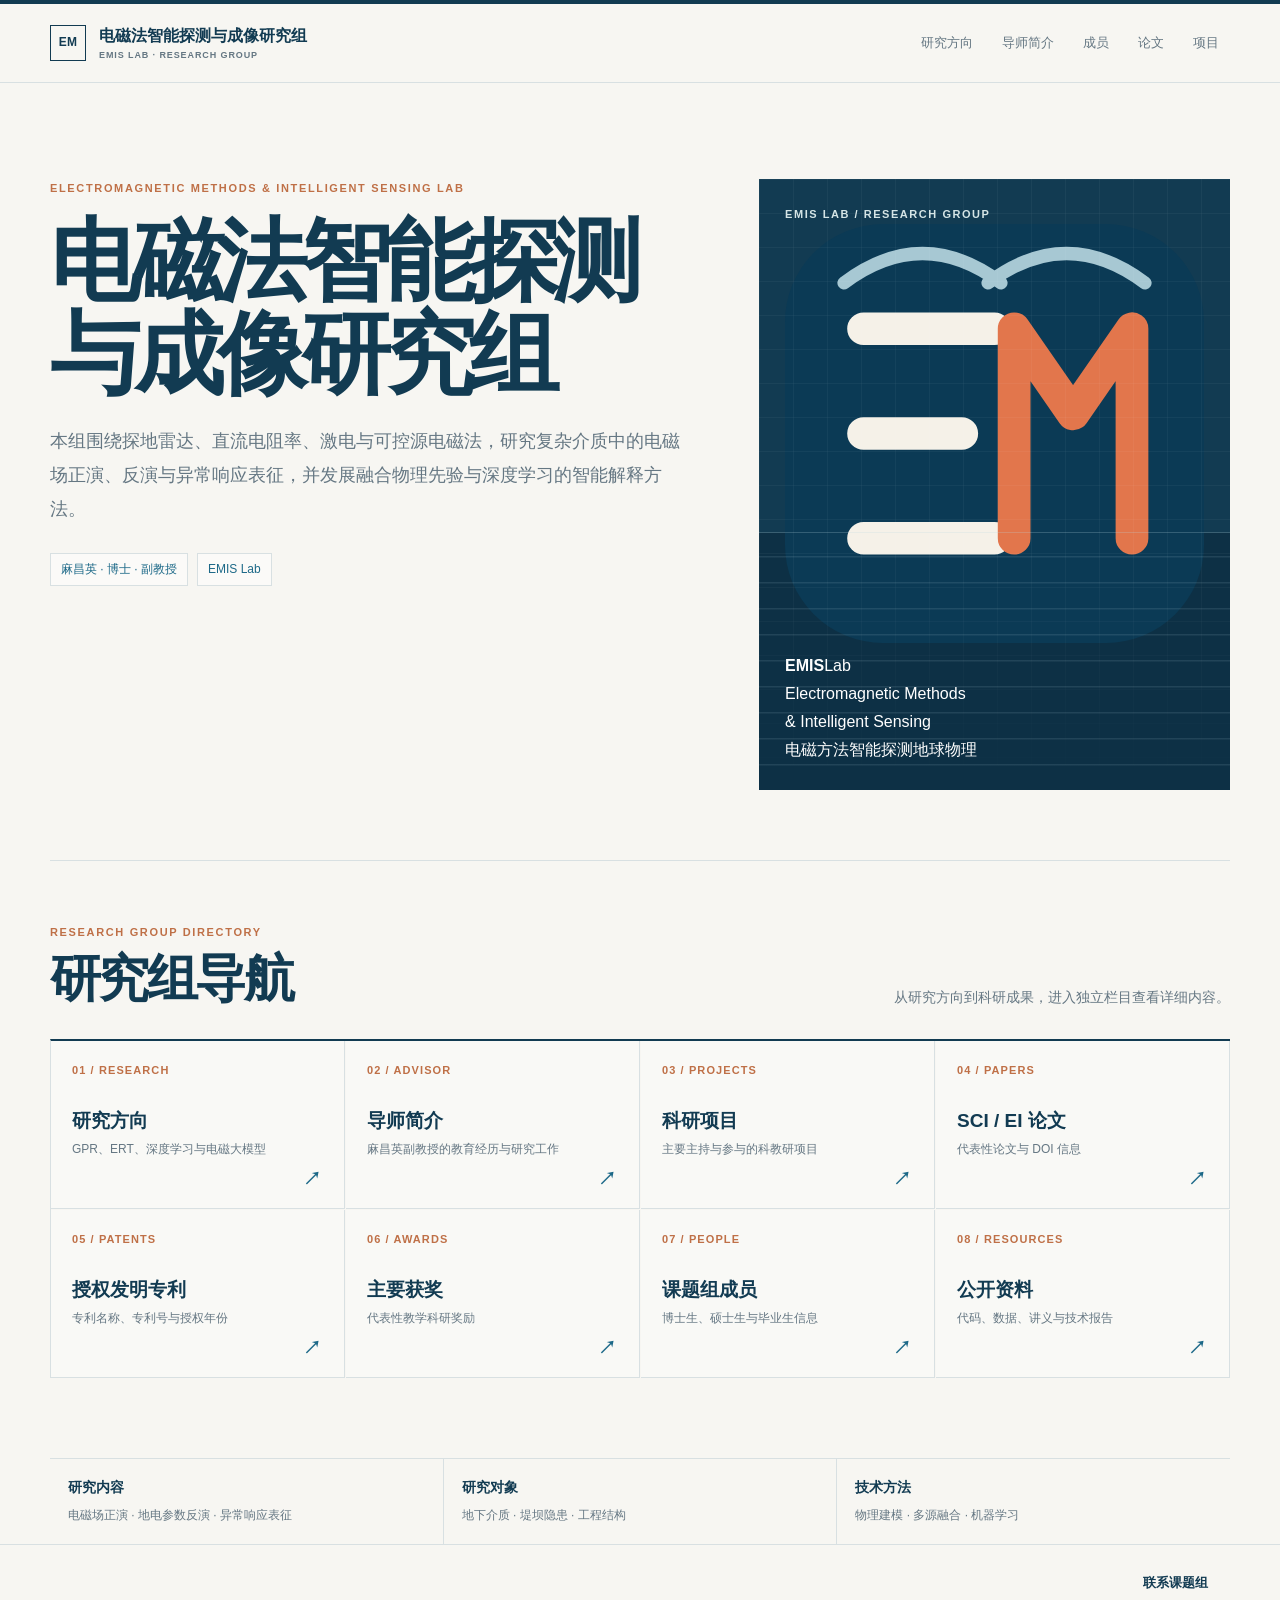
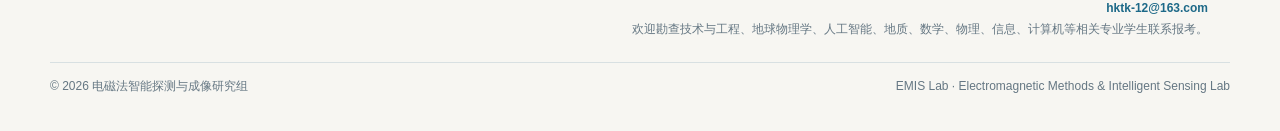
==== index.html @ 1e7794bc "Redesign homepage EMIS Lab identity panel" ====
<!doctype html>
<!-- EMIS Lab GitHub Pages refresh -->
<html lang="zh-CN">
  <head>
    <meta charset="utf-8" />
    <meta name="viewport" content="width=device-width, initial-scale=1" />
    <meta name="description" content="电磁法智能探测与成像研究组 EMIS Lab 主页。" />
    <title>电磁法智能探测与成像研究组 · EMIS Lab</title>
    <link rel="icon" type="image/svg+xml" href="favicon-emis.svg" />
    <link rel="stylesheet" href="styles.css" />
  </head>
  <body>
    <header class="site-header"><div class="wrap header-inner"><a class="brand" href="index.html"><span class="brand-mark">EM</span><span>电磁法智能探测与成像研究组<small>EMIS Lab · Research Group</small></span></a><nav class="top-nav"><a href="research.html">研究方向</a><a href="advisor.html">导师简介</a><a href="people.html">成员</a><a href="publications.html">论文</a><a href="projects.html">项目</a></nav></div></header>
    <main class="home wrap">
      <section class="home-hero"><div class="home-intro"><div class="eyebrow">Electromagnetic Methods &amp; Intelligent Sensing Lab</div><h1>电磁法智能探测<br />与成像研究组</h1><p>本组围绕探地雷达、直流电阻率、激电与可控源电磁法，研究复杂介质中的电磁场正演、反演与异常响应表征，并发展融合物理先验与深度学习的智能解释方法。</p><div class="home-meta"><span>麻昌英 · 博士 · 副教授</span><span>EMIS Lab</span></div></div><div class="hero-visual"><div class="visual-label">EMIS LAB / RESEARCH GROUP</div><div class="hero-identity"><img class="hero-logo" src="favicon-emis.svg" alt="" /><div class="hero-wordmark"><strong>EMIS</strong><span>Lab</span></div></div><div class="hero-title">Electromagnetic Methods<br />&amp; Intelligent Sensing</div><div class="hero-divider"></div><div class="hero-meta"><span>电磁方法</span><span>智能探测</span><span>地球物理</span></div></div></section>
      <section class="directory"><div class="directory-heading"><div><div class="section-kicker">Research Group Directory</div><h2>研究组导航</h2></div><p>从研究方向到科研成果，进入独立栏目查看详细内容。</p></div><div class="directory-grid"><a class="directory-card" href="research.html"><span>01 / RESEARCH</span><strong>研究方向</strong><small>GPR、ERT、深度学习与电磁大模型</small><span class="card-arrow">↗</span></a><a class="directory-card" href="advisor.html"><span>02 / ADVISOR</span><strong>导师简介</strong><small>麻昌英副教授的教育经历与研究工作</small><span class="card-arrow">↗</span></a><a class="directory-card" href="projects.html"><span>03 / PROJECTS</span><strong>科研项目</strong><small>主要主持与参与的科教研项目</small><span class="card-arrow">↗</span></a><a class="directory-card" href="publications.html"><span>04 / PAPERS</span><strong>SCI / EI 论文</strong><small>代表性论文与 DOI 信息</small><span class="card-arrow">↗</span></a><a class="directory-card" href="patents.html"><span>05 / PATENTS</span><strong>授权发明专利</strong><small>专利名称、专利号与授权年份</small><span class="card-arrow">↗</span></a><a class="directory-card" href="awards.html"><span>06 / AWARDS</span><strong>主要获奖</strong><small>代表性教学科研奖励</small><span class="card-arrow">↗</span></a><a class="directory-card" href="people.html"><span>07 / PEOPLE</span><strong>课题组成员</strong><small>博士生、硕士生与毕业生信息</small><span class="card-arrow">↗</span></a><a class="directory-card" href="resources.html"><span>08 / RESOURCES</span><strong>公开资料</strong><small>代码、数据、讲义与技术报告</small><span class="card-arrow">↗</span></a></div></section>
      <section class="home-note"><div><strong>研究内容</strong><span>电磁场正演 · 地电参数反演 · 异常响应表征</span></div><div><strong>研究对象</strong><span>地下介质 · 堤坝隐患 · 工程结构</span></div><div><strong>技术方法</strong><span>物理建模 · 多源融合 · 机器学习</span></div></section>
    </main>
    <footer class="site-footer"><div class="wrap footer-row"><div class="footer-contact"><strong>联系课题组</strong><a href="mailto:hktk-12@163.com">hktk-12@163.com</a><div>欢迎勘查技术与工程、地球物理学、人工智能、地质、数学、物理、信息、计算机等相关专业学生联系报考。</div></div><div class="footer-meta"><span>© 2026 电磁法智能探测与成像研究组</span><span>EMIS Lab · Electromagnetic Methods &amp; Intelligent Sensing Lab</span></div></div></footer>
  </body>
</html>
---- styles.css ----
:root { --ink:#172a35; --muted:#657783; --paper:#f7f6f2; --card:#fff; --line:#d8e0e2; --navy:#123b52; --blue:#1d6988; --rust:#bf7047; --soft-blue:#e9f0f1; --max:1180px; }
* { box-sizing:border-box; }
html { scroll-behavior:smooth; }
body { margin:0; color:var(--ink); background:var(--paper); font-family:"Noto Sans SC","PingFang SC","Microsoft YaHei",sans-serif; font-size:16px; line-height:1.75; }
a { color:inherit; text-decoration:none; }
a:focus-visible { outline:3px solid var(--rust); outline-offset:3px; }
.wrap { width:min(calc(100% - 56px),var(--max)); margin:0 auto; }
.site-header { position:sticky; top:0; z-index:10; border-top:4px solid var(--navy); border-bottom:1px solid var(--line); background:rgba(247,246,242,.94); backdrop-filter:blur(12px); }
.header-inner { min-height:78px; display:flex; align-items:center; justify-content:space-between; gap:30px; }
.brand { display:inline-flex; align-items:center; gap:13px; color:var(--navy); font-weight:800; line-height:1.3; }
.brand-mark { width:36px; height:36px; display:grid; place-items:center; border:1px solid var(--navy); color:var(--navy); font-size:12px; letter-spacing:.03em; }
.brand small { display:block; margin-top:4px; color:var(--muted); font-size:9px; font-weight:700; letter-spacing:.1em; line-height:1; text-transform:uppercase; }
.top-nav { display:flex; flex-wrap:wrap; justify-content:flex-end; gap:7px; color:var(--muted); font-size:13px; }
.top-nav a { padding:7px 10px; border:1px solid transparent; }
.top-nav a:hover { border-color:var(--line); color:var(--navy); background:#fff; }
.top-nav a[href="/contact.html"] { display:none; }
.home { padding-top:66px; }
.home-hero { display:grid; grid-template-columns:minmax(0,1.15fr) minmax(330px,.85fr); gap:72px; align-items:stretch; padding:30px 0 70px; border-bottom:1px solid var(--line); }
.eyebrow,.section-kicker,.page-label { color:var(--rust); font-size:11px; font-weight:800; letter-spacing:.15em; text-transform:uppercase; }
h1,h2,h3,p { margin-top:0; }
.home-intro h1 { max-width:780px; margin:17px 0 22px; color:var(--navy); font-family:"Noto Serif SC","Songti SC","STSong",serif; font-size:clamp(3rem,7vw,6.4rem); font-weight:600; letter-spacing:-.07em; line-height:1.04; }
.home-intro > p { max-width:680px; color:var(--muted); font-size:18px; line-height:1.9; }
.home-meta { display:flex; flex-wrap:wrap; gap:9px; margin-top:27px; color:var(--blue); font-size:12px; }
.home-meta span { padding:5px 10px; border:1px solid var(--line); background:rgba(255,255,255,.45); }
.hero-visual { position:relative; min-height:315px; overflow:hidden; padding:26px; color:#fff; background:linear-gradient(180deg,#123b52 0 58%,#0d3045 58% 100%); }
.hero-visual::before { position:absolute; inset:0; content:""; opacity:.2; background:linear-gradient(rgba(255,255,255,.2) 1px,transparent 1px),linear-gradient(90deg,rgba(255,255,255,.2) 1px,transparent 1px); background-size:34px 34px; mask-image:linear-gradient(180deg,#000 0 62%,transparent 100%); }
.hero-visual::after { position:absolute; left:0; right:0; bottom:0; height:42%; content:""; border-top:1px solid rgba(185,214,222,.24); background:repeating-linear-gradient(0deg,transparent 0 24px,rgba(185,214,222,.12) 25px 26px); }
.visual-label,.visual-content,.field-diagram { position:relative; z-index:2; }
.visual-label { color:#d5e5e6; font-size:11px; font-weight:800; letter-spacing:.14em; text-transform:uppercase; }
.visual-content { margin-top:53px; }
.visual-content strong { display:block; max-width:180px; color:#fff; font-family:"Noto Serif SC","Songti SC","STSong",serif; font-size:32px; font-weight:500; letter-spacing:-.04em; line-height:1.08; }
.visual-content span { display:block; margin-top:15px; color:#b9ced2; font-size:13px; }
.field-diagram { position:absolute; inset:0; pointer-events:none; }
.field-ground { position:absolute; left:0; right:0; bottom:0; height:42%; background:linear-gradient(180deg,rgba(13,48,69,.08),rgba(7,28,43,.22)); }
.field-wave { position:absolute; border:2px solid rgba(111,182,199,.8); border-left-color:transparent; border-bottom-color:transparent; border-radius:50%; transform:rotate(24deg); }
.field-wave-a { width:300px; height:180px; right:-96px; bottom:11px; }
.field-wave-b { width:220px; height:132px; right:-49px; bottom:35px; border-color:rgba(227,160,109,.9); border-left-color:transparent; border-bottom-color:transparent; }
.field-target { position:absolute; right:82px; bottom:24px; width:31px; height:54px; border:2px solid #e3a06d; background:rgba(227,160,109,.12); transform:skewX(-18deg); box-shadow:0 0 0 7px rgba(227,160,109,.08); }
.field-caption { position:absolute; left:26px; bottom:12px; color:#9fc5cf; font-family:ui-monospace,SFMono-Regular,Consolas,monospace; font-size:10px; letter-spacing:.08em; text-transform:uppercase; }
.signal-line { display:none; }
.directory { padding:62px 0 80px; }
.directory-heading { display:flex; align-items:end; justify-content:space-between; gap:25px; }
.directory h2 { margin:8px 0 0; color:var(--navy); font-size:clamp(2rem,4vw,3.2rem); letter-spacing:-.05em; line-height:1.15; }
.directory-heading p { max-width:360px; margin:0; color:var(--muted); font-size:14px; text-align:right; }
.directory-grid { display:grid; grid-template-columns:repeat(4,1fr); gap:1px; margin-top:30px; border-top:2px solid var(--navy); border-left:1px solid var(--line); }
.directory-card { min-height:168px; display:flex; flex-direction:column; padding:20px 21px; border-right:1px solid var(--line); border-bottom:1px solid var(--line); background:rgba(255,255,255,.28); transition:transform .16s ease,background .16s ease; }
.directory-card:hover { transform:translateY(-3px); background:var(--card); }
.directory-card span { color:var(--rust); font-size:11px; font-weight:800; letter-spacing:.1em; }
.directory-card strong { margin-top:27px; color:var(--navy); font-size:19px; line-height:1.35; }
.directory-card small { margin-top:7px; color:var(--muted); font-size:12px; line-height:1.6; }
.directory-card .card-arrow { margin-top:auto; color:var(--blue); font-size:18px; line-height:1; text-align:right; }
.home-note { display:grid; grid-template-columns:1fr 1fr 1fr; gap:1px; border-top:1px solid var(--line); background:var(--line); }
.home-note div { padding:16px 18px; background:var(--paper); }
.home-note strong { display:block; color:var(--navy); font-size:14px; }
.home-note span { color:var(--muted); font-size:12px; }
.page { padding:54px 0 90px; }
.page-head { display:flex; justify-content:space-between; align-items:end; gap:35px; padding:30px 0 30px; border-bottom:1px solid var(--line); }
.page-head h1 { max-width:820px; margin:10px 0 0; color:var(--navy); font-family:"Noto Serif SC","Songti SC","STSong",serif; font-size:clamp(2.5rem,5vw,4.8rem); font-weight:600; letter-spacing:-.065em; line-height:1.08; }
.page-intro { max-width:390px; margin:0; color:var(--muted); font-size:14px; }
.back-link { display:inline-block; margin:18px 0 0; color:var(--blue); font-size:12px; font-weight:800; }
.content { padding-top:42px; }
.research-grid { display:grid; grid-template-columns:repeat(3,1fr); border-top:2px solid var(--navy); }
.research-card { min-height:245px; padding:24px; border-right:1px solid var(--line); border-bottom:1px solid var(--line); background:rgba(255,255,255,.42); }
.research-card:last-child { border-right:0; }
.card-no { color:var(--rust); font-size:11px; font-weight:800; letter-spacing:.1em; }
.research-card h2 { margin:30px 0 10px; color:var(--navy); font-size:21px; line-height:1.35; }
.research-card p { margin:0; color:var(--muted); font-size:14px; }
.card-tag { margin-top:17px; color:var(--blue); font-size:11px; font-weight:800; letter-spacing:.06em; }
.advisor-grid { display:grid; grid-template-columns:220px minmax(0,1fr); gap:44px; align-items:start; }
.advisor-photo { width:210px; aspect-ratio:214 / 265; object-fit:cover; border:1px solid var(--line); filter:saturate(.9); }
.advisor-main h2 { margin:0 0 15px; color:var(--navy); font-size:31px; line-height:1.25; }
.advisor-main h2 span { display:block; margin-top:4px; color:var(--muted); font-size:14px; font-weight:600; }
.lead { max-width:820px; color:var(--muted); font-size:16px; line-height:1.85; }
.tags { display:flex; flex-wrap:wrap; gap:8px; margin:21px 0 28px; }
.tags span { padding:4px 9px; border:1px solid var(--line); color:var(--blue); background:rgba(255,255,255,.4); font-size:11px; }
.two-col { display:grid; grid-template-columns:1fr 1fr; gap:34px; margin-top:25px; }
.two-col h3 { margin:0 0 7px; color:var(--navy); font-size:14px; }
.two-col p { color:var(--muted); font-size:14px; }
.projects-list { display:grid; grid-template-columns:1fr 1fr; gap:0 32px; margin:0; padding:0; list-style:none; border-top:2px solid var(--navy); counter-reset:project; }
.projects-list li { display:grid; grid-template-columns:28px minmax(0,1fr); gap:8px; padding:12px 0; border-bottom:1px solid var(--line); color:var(--muted); font-size:14px; line-height:1.65; }
.projects-list li::before { counter-increment:project; content:counter(project); color:var(--rust); font-weight:800; }
.projects-list strong { color:var(--ink); font-weight:600; }
.publication { display:grid; grid-template-columns:64px minmax(0,1fr) auto; gap:18px; align-items:start; padding:20px 0; border-top:1px solid var(--line); }
.publication:last-child { border-bottom:1px solid var(--line); }
.pub-year { color:var(--rust); font-size:12px; font-weight:800; }
.publication h2 { margin:0 0 6px; color:var(--ink); font-size:17px; line-height:1.5; }
.publication p { margin:0; color:var(--muted); font-size:14px; line-height:1.65; }
.publication strong { color:var(--ink); }
.pub-link { color:var(--blue); font-size:11px; font-weight:800; letter-spacing:.04em; white-space:nowrap; }
.pub-link::after { content:" ↗"; }
.patent-list { border-top:2px solid var(--navy); }
.patent-row { display:grid; grid-template-columns:minmax(260px,1.5fr) 1fr 100px; gap:15px; padding:14px 0; border-bottom:1px solid var(--line); color:var(--muted); font-size:14px; }
.patent-row strong { color:var(--ink); }
.patent-row small { display:block; margin-top:3px; color:var(--muted); font-size:12px; }
.note { margin:20px 0 0; color:var(--muted); font-size:14px; }
.awards-list { border-top:2px solid var(--navy); }
.award { display:grid; grid-template-columns:80px minmax(0,1fr) 80px; gap:18px; padding:15px 0; border-bottom:1px solid var(--line); }
.award-code,.award-year { color:var(--rust); font-size:12px; font-weight:800; }
.award-title { color:var(--ink); font-size:15px; }
.award-year { text-align:right; }
.placeholder { padding:27px; border:1px solid var(--line); border-left:3px solid var(--navy); background:var(--soft-blue); }
.placeholder strong { display:block; color:var(--navy); font-size:18px; }
.placeholder p { margin:6px 0 0; color:var(--muted); font-size:14px; }
.resource-grid { display:grid; grid-template-columns:1fr 1fr; gap:18px; }
.resource { padding:24px; border:1px solid var(--line); background:rgba(255,255,255,.42); }
.resource h2 { margin:22px 0 7px; color:var(--navy); font-size:20px; }
.resource p { margin:0; color:var(--muted); font-size:14px; }
.resource-link { display:inline-block; margin-top:15px; color:var(--blue); font-size:12px; font-weight:800; }
.contact-box { max-width:800px; padding:30px; border:1px solid var(--line); border-left:3px solid var(--navy); background:rgba(255,255,255,.45); }
.contact-box h2 { margin:9px 0 8px; color:var(--navy); font-size:28px; }
.contact-box p { color:var(--muted); }
.contact-box a,.footer-contact a { color:var(--blue); font-weight:800; }
.site-footer { padding:27px 0 34px; border-top:1px solid var(--line); color:var(--muted); font-size:12px; }
.footer-row { display:grid; grid-template-columns:1fr auto; gap:22px; align-items:end; }
.footer-contact { text-align:right; }
.footer-contact strong { display:block; margin-bottom:3px; color:var(--navy); font-size:13px; }
.footer-meta { grid-column:1 / -1; display:flex; justify-content:space-between; gap:20px; padding-top:13px; border-top:1px solid var(--line); }
@media (max-width:900px) {
  .wrap { width:min(calc(100% - 40px),var(--max)); }
  .home-hero { grid-template-columns:1fr; gap:38px; }
  .hero-visual { max-width:none; min-height:260px; }
  .directory-grid { grid-template-columns:repeat(2,1fr); }
  .page-head { display:block; }
  .page-intro { margin-top:14px; }
}
@media (max-width:680px) {
  .wrap { width:min(calc(100% - 32px),var(--max)); }
  .header-inner { min-height:68px; align-items:flex-start; padding:14px 0; }
  .top-nav { gap:2px; }
  .top-nav a { padding:5px 7px; }
  .brand small { font-size:8px; }
  .home { padding-top:35px; }
  .home-hero { padding-top:20px; }
  .home-intro h1 { font-size:clamp(2.8rem,14vw,4.7rem); }
  .home-intro > p { font-size:16px; }
  .directory-heading { display:block; }
  .directory-heading p { margin-top:11px; text-align:left; }
  .directory-grid,.research-grid,.projects-list,.resource-grid { grid-template-columns:1fr; }
  .research-card { border-right:0; }
  .advisor-grid { grid-template-columns:1fr; gap:28px; }
  .advisor-photo { width:180px; }
  .two-col { grid-template-columns:1fr; gap:12px; }
  .publication { grid-template-columns:55px minmax(0,1fr); gap:12px; }
  .pub-link { grid-column:2; }
  .patent-row { grid-template-columns:1fr; gap:2px; }
  .award { grid-template-columns:56px minmax(0,1fr); gap:10px; }
  .award-year { grid-column:2; text-align:left; }
  .footer-row { grid-template-columns:1fr; gap:18px; }
  .footer-contact { text-align:left; }
  .footer-meta { display:block; }
  .footer-meta span { display:block; margin-top:4px; }
}
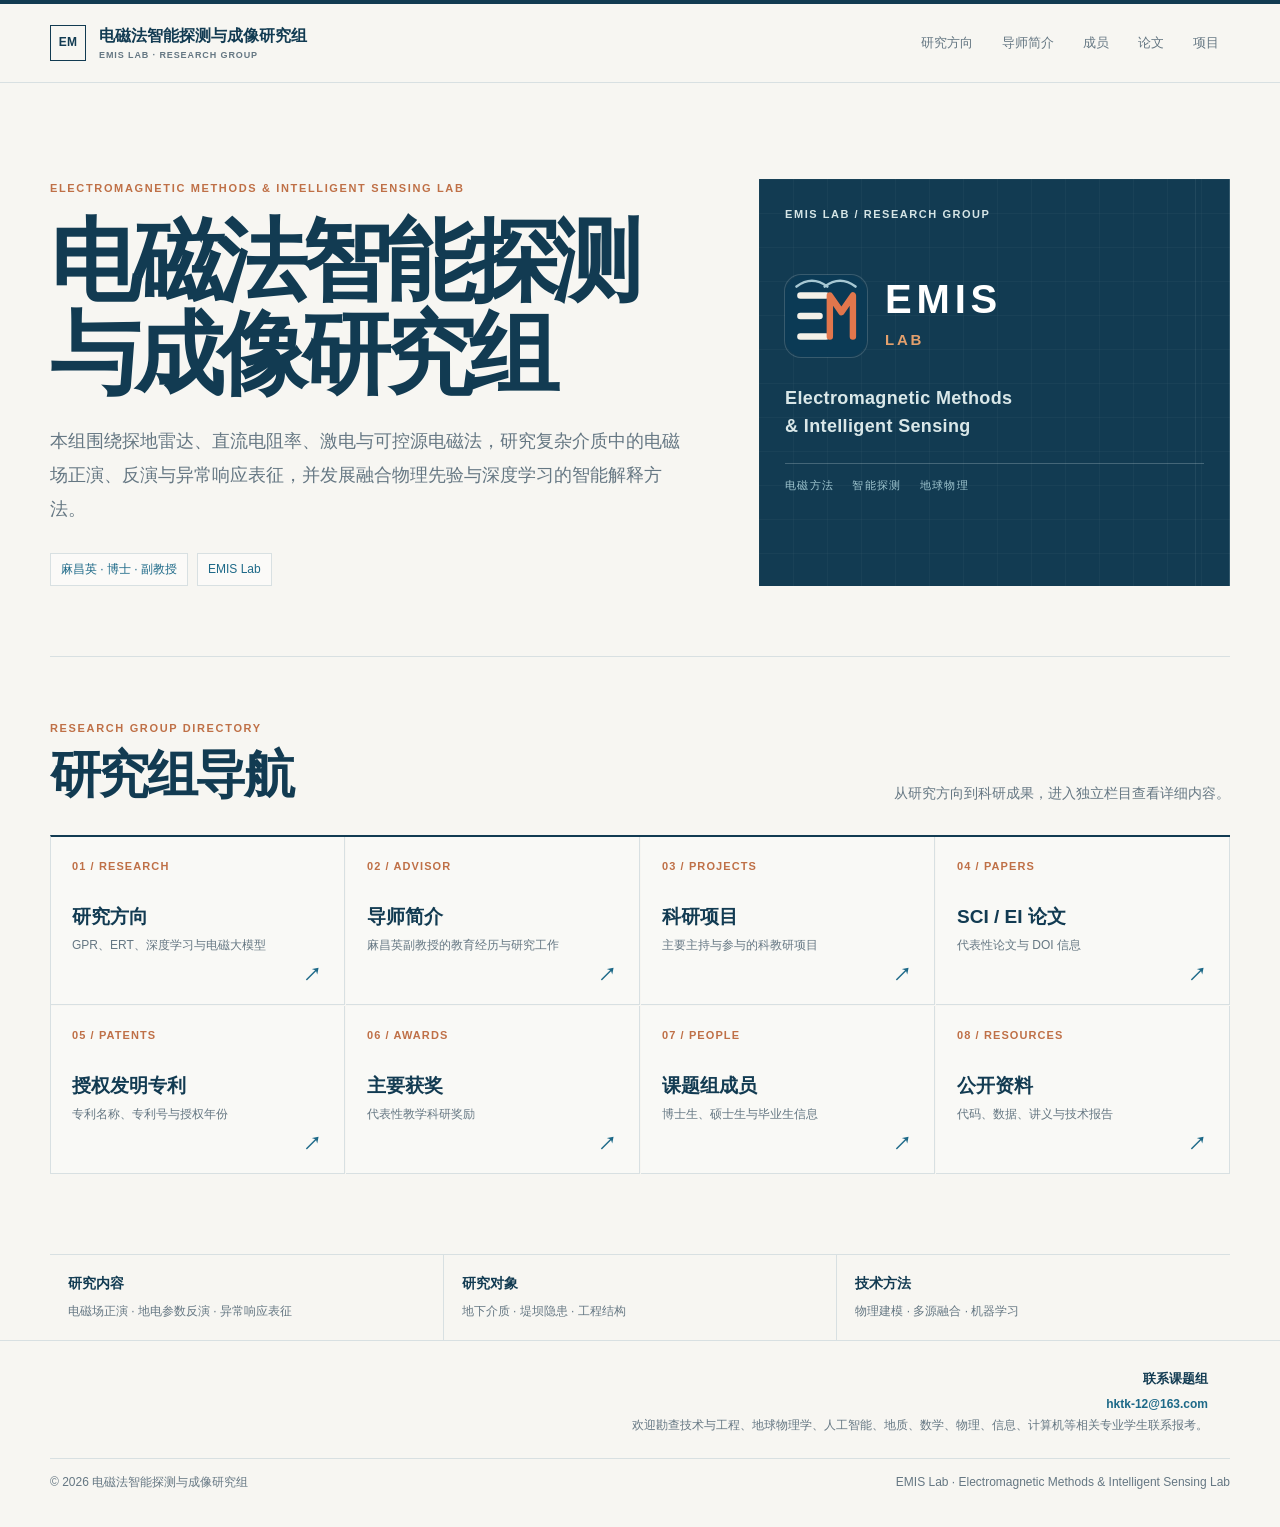
==== commit 1e08c48d: "Bust stylesheet cache for homepage redesign" ====
--- a/index.html
+++ b/index.html
@@ -7,7 +7,7 @@
     <meta name="description" content="电磁法智能探测与成像研究组 EMIS Lab 主页。" />
     <title>电磁法智能探测与成像研究组 · EMIS Lab</title>
     <link rel="icon" type="image/svg+xml" href="favicon-emis.svg" />
-    <link rel="stylesheet" href="styles.css" />
+    <link rel="stylesheet" href="styles.css?v=1e7794b" />
   </head>
   <body>
     <header class="site-header"><div class="wrap header-inner"><a class="brand" href="index.html"><span class="brand-mark">EM</span><span>电磁法智能探测与成像研究组<small>EMIS Lab · Research Group</small></span></a><nav class="top-nav"><a href="research.html">研究方向</a><a href="advisor.html">导师简介</a><a href="people.html">成员</a><a href="publications.html">论文</a><a href="projects.html">项目</a></nav></div></header>
--- a/styles.css
+++ b/styles.css
@@ -22,22 +22,18 @@
 .home-intro > p { max-width:680px; color:var(--muted); font-size:18px; line-height:1.9; }
 .home-meta { display:flex; flex-wrap:wrap; gap:9px; margin-top:27px; color:var(--blue); font-size:12px; }
 .home-meta span { padding:5px 10px; border:1px solid var(--line); background:rgba(255,255,255,.45); }
-.hero-visual { position:relative; min-height:315px; overflow:hidden; padding:26px; color:#fff; background:linear-gradient(180deg,#123b52 0 58%,#0d3045 58% 100%); }
-.hero-visual::before { position:absolute; inset:0; content:""; opacity:.2; background:linear-gradient(rgba(255,255,255,.2) 1px,transparent 1px),linear-gradient(90deg,rgba(255,255,255,.2) 1px,transparent 1px); background-size:34px 34px; mask-image:linear-gradient(180deg,#000 0 62%,transparent 100%); }
-.hero-visual::after { position:absolute; left:0; right:0; bottom:0; height:42%; content:""; border-top:1px solid rgba(185,214,222,.24); background:repeating-linear-gradient(0deg,transparent 0 24px,rgba(185,214,222,.12) 25px 26px); }
-.visual-label,.visual-content,.field-diagram { position:relative; z-index:2; }
+.hero-visual { position:relative; min-height:315px; overflow:hidden; padding:26px; color:#fff; background:#123b52; }
+.hero-visual::before { position:absolute; inset:0; content:""; opacity:.14; background:linear-gradient(rgba(255,255,255,.22) 1px,transparent 1px),linear-gradient(90deg,rgba(255,255,255,.22) 1px,transparent 1px); background-size:34px 34px; }
+.hero-visual::after { position:absolute; top:0; right:0; bottom:0; width:1px; content:""; background:rgba(213,229,230,.18); box-shadow:-34px 0 0 rgba(213,229,230,.08); }
+.visual-label,.hero-identity,.hero-title,.hero-divider,.hero-meta { position:relative; z-index:1; }
 .visual-label { color:#d5e5e6; font-size:11px; font-weight:800; letter-spacing:.14em; text-transform:uppercase; }
-.visual-content { margin-top:53px; }
-.visual-content strong { display:block; max-width:180px; color:#fff; font-family:"Noto Serif SC","Songti SC","STSong",serif; font-size:32px; font-weight:500; letter-spacing:-.04em; line-height:1.08; }
-.visual-content span { display:block; margin-top:15px; color:#b9ced2; font-size:13px; }
-.field-diagram { position:absolute; inset:0; pointer-events:none; }
-.field-ground { position:absolute; left:0; right:0; bottom:0; height:42%; background:linear-gradient(180deg,rgba(13,48,69,.08),rgba(7,28,43,.22)); }
-.field-wave { position:absolute; border:2px solid rgba(111,182,199,.8); border-left-color:transparent; border-bottom-color:transparent; border-radius:50%; transform:rotate(24deg); }
-.field-wave-a { width:300px; height:180px; right:-96px; bottom:11px; }
-.field-wave-b { width:220px; height:132px; right:-49px; bottom:35px; border-color:rgba(227,160,109,.9); border-left-color:transparent; border-bottom-color:transparent; }
-.field-target { position:absolute; right:82px; bottom:24px; width:31px; height:54px; border:2px solid #e3a06d; background:rgba(227,160,109,.12); transform:skewX(-18deg); box-shadow:0 0 0 7px rgba(227,160,109,.08); }
-.field-caption { position:absolute; left:26px; bottom:12px; color:#9fc5cf; font-family:ui-monospace,SFMono-Regular,Consolas,monospace; font-size:10px; letter-spacing:.08em; text-transform:uppercase; }
-.signal-line { display:none; }
+.hero-identity { display:flex; align-items:center; gap:18px; margin-top:51px; }
+.hero-logo { width:82px; height:82px; flex:none; border-radius:16px; box-shadow:0 0 0 1px rgba(255,255,255,.16); }
+.hero-wordmark strong { display:inline-block; color:#fff; font-size:40px; font-weight:800; letter-spacing:.12em; line-height:1; }
+.hero-wordmark span { display:block; margin-top:5px; color:#e3a06d; font-size:15px; font-weight:800; letter-spacing:.18em; text-transform:uppercase; }
+.hero-title { margin-top:28px; color:#d9e7e8; font-size:18px; font-weight:600; letter-spacing:.02em; line-height:1.55; }
+.hero-divider { margin-top:22px; width:100%; border-top:1px solid rgba(213,229,230,.25); }
+.hero-meta { display:flex; flex-wrap:wrap; gap:18px; margin-top:12px; color:#9fc5cf; font-size:11px; letter-spacing:.12em; }
 .directory { padding:62px 0 80px; }
 .directory-heading { display:flex; align-items:end; justify-content:space-between; gap:25px; }
 .directory h2 { margin:8px 0 0; color:var(--navy); font-size:clamp(2rem,4vw,3.2rem); letter-spacing:-.05em; line-height:1.15; }
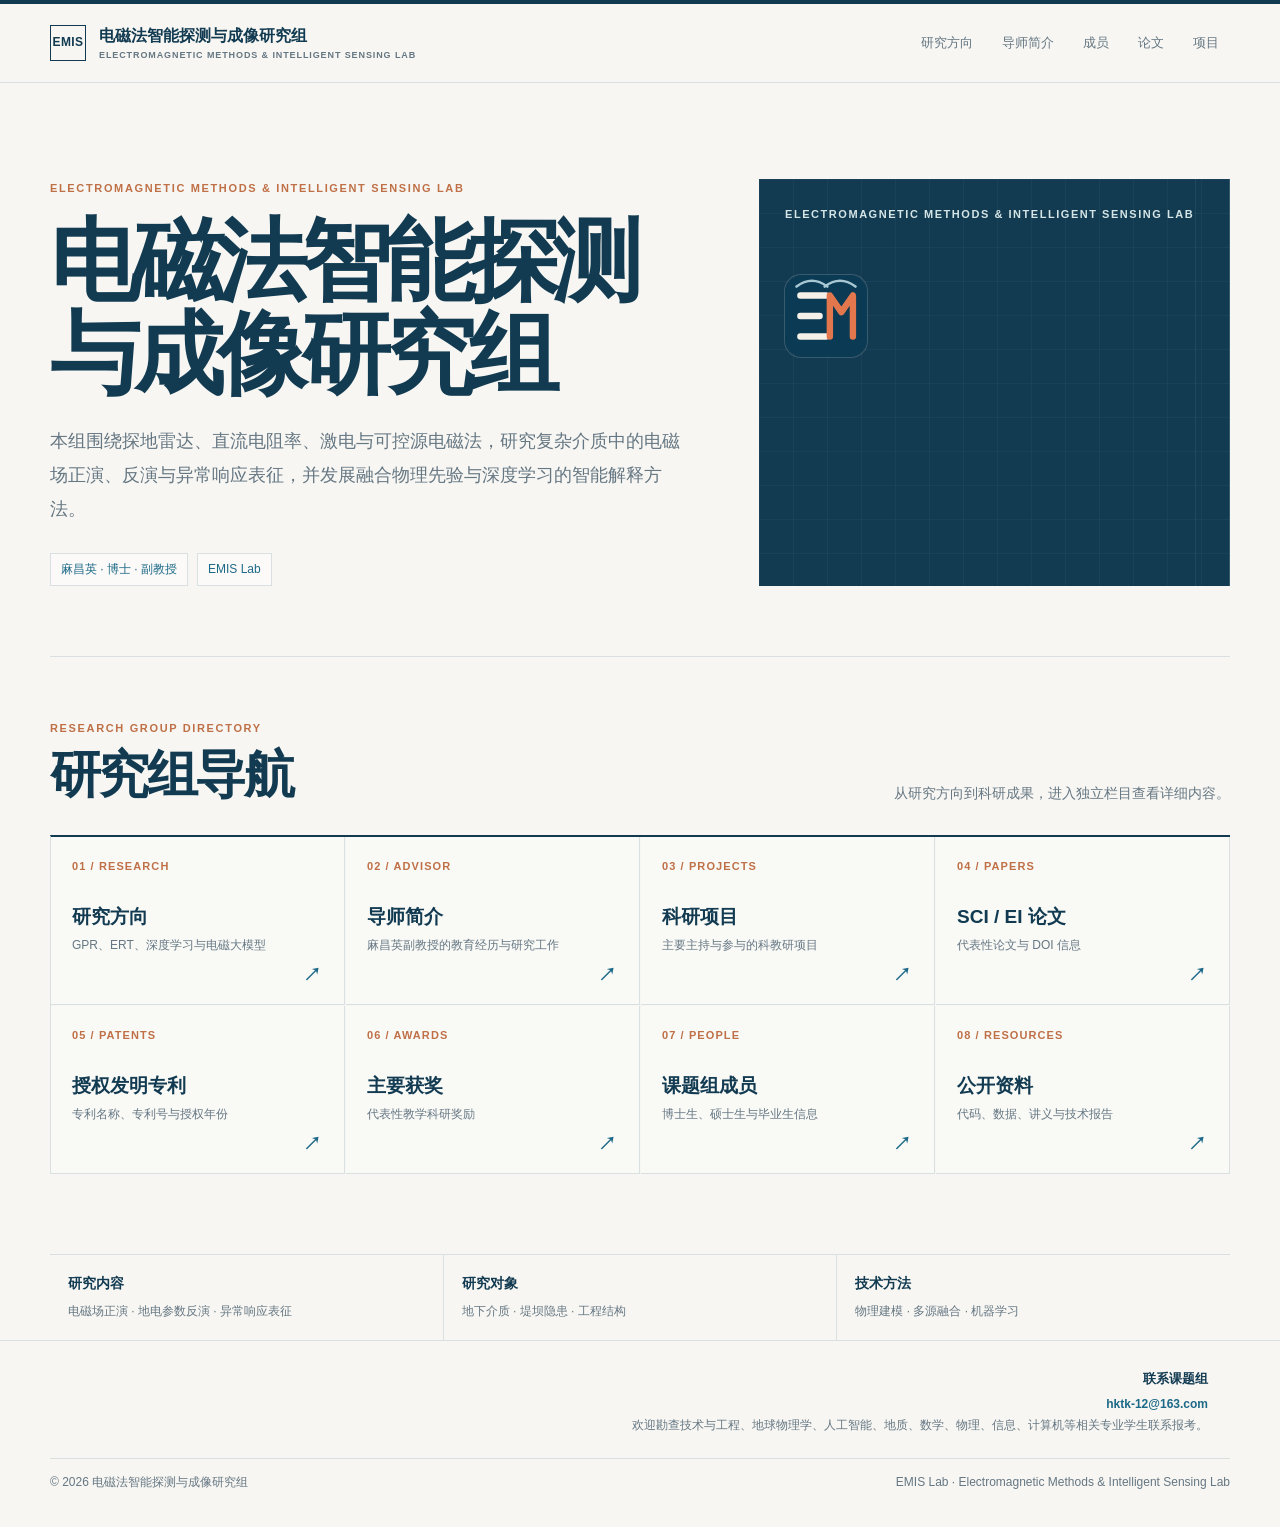
==== commit 3f07f17f: "Simplify homepage identity panel and unify EMIS branding" ====
--- a/index.html
+++ b/index.html
@@ -7,12 +7,12 @@
     <meta name="description" content="电磁法智能探测与成像研究组 EMIS Lab 主页。" />
     <title>电磁法智能探测与成像研究组 · EMIS Lab</title>
     <link rel="icon" type="image/svg+xml" href="favicon-emis.svg" />
-    <link rel="stylesheet" href="styles.css?v=1e7794b" />
+    <link rel="stylesheet" href="styles.css?v=2be9981" />
   </head>
   <body>
-    <header class="site-header"><div class="wrap header-inner"><a class="brand" href="index.html"><span class="brand-mark">EM</span><span>电磁法智能探测与成像研究组<small>EMIS Lab · Research Group</small></span></a><nav class="top-nav"><a href="research.html">研究方向</a><a href="advisor.html">导师简介</a><a href="people.html">成员</a><a href="publications.html">论文</a><a href="projects.html">项目</a></nav></div></header>
+    <header class="site-header"><div class="wrap header-inner"><a class="brand" href="index.html"><span class="brand-mark">EMIS</span><span>电磁法智能探测与成像研究组<small>Electromagnetic Methods &amp; Intelligent Sensing Lab</small></span></a><nav class="top-nav"><a href="research.html">研究方向</a><a href="advisor.html">导师简介</a><a href="people.html">成员</a><a href="publications.html">论文</a><a href="projects.html">项目</a></nav></div></header>
     <main class="home wrap">
-      <section class="home-hero"><div class="home-intro"><div class="eyebrow">Electromagnetic Methods &amp; Intelligent Sensing Lab</div><h1>电磁法智能探测<br />与成像研究组</h1><p>本组围绕探地雷达、直流电阻率、激电与可控源电磁法，研究复杂介质中的电磁场正演、反演与异常响应表征，并发展融合物理先验与深度学习的智能解释方法。</p><div class="home-meta"><span>麻昌英 · 博士 · 副教授</span><span>EMIS Lab</span></div></div><div class="hero-visual"><div class="visual-label">EMIS LAB / RESEARCH GROUP</div><div class="hero-identity"><img class="hero-logo" src="favicon-emis.svg" alt="" /><div class="hero-wordmark"><strong>EMIS</strong><span>Lab</span></div></div><div class="hero-title">Electromagnetic Methods<br />&amp; Intelligent Sensing</div><div class="hero-divider"></div><div class="hero-meta"><span>电磁方法</span><span>智能探测</span><span>地球物理</span></div></div></section>
+      <section class="home-hero"><div class="home-intro"><div class="eyebrow">Electromagnetic Methods &amp; Intelligent Sensing Lab</div><h1>电磁法智能探测<br />与成像研究组</h1><p>本组围绕探地雷达、直流电阻率、激电与可控源电磁法，研究复杂介质中的电磁场正演、反演与异常响应表征，并发展融合物理先验与深度学习的智能解释方法。</p><div class="home-meta"><span>麻昌英 · 博士 · 副教授</span><span>EMIS Lab</span></div></div><div class="hero-visual"><div class="visual-label">Electromagnetic Methods &amp; Intelligent Sensing Lab</div><div class="hero-identity"><img class="hero-logo" src="favicon-emis.svg" alt="EMIS Lab 课题组图标" /></div></div></section>
       <section class="directory"><div class="directory-heading"><div><div class="section-kicker">Research Group Directory</div><h2>研究组导航</h2></div><p>从研究方向到科研成果，进入独立栏目查看详细内容。</p></div><div class="directory-grid"><a class="directory-card" href="research.html"><span>01 / RESEARCH</span><strong>研究方向</strong><small>GPR、ERT、深度学习与电磁大模型</small><span class="card-arrow">↗</span></a><a class="directory-card" href="advisor.html"><span>02 / ADVISOR</span><strong>导师简介</strong><small>麻昌英副教授的教育经历与研究工作</small><span class="card-arrow">↗</span></a><a class="directory-card" href="projects.html"><span>03 / PROJECTS</span><strong>科研项目</strong><small>主要主持与参与的科教研项目</small><span class="card-arrow">↗</span></a><a class="directory-card" href="publications.html"><span>04 / PAPERS</span><strong>SCI / EI 论文</strong><small>代表性论文与 DOI 信息</small><span class="card-arrow">↗</span></a><a class="directory-card" href="patents.html"><span>05 / PATENTS</span><strong>授权发明专利</strong><small>专利名称、专利号与授权年份</small><span class="card-arrow">↗</span></a><a class="directory-card" href="awards.html"><span>06 / AWARDS</span><strong>主要获奖</strong><small>代表性教学科研奖励</small><span class="card-arrow">↗</span></a><a class="directory-card" href="people.html"><span>07 / PEOPLE</span><strong>课题组成员</strong><small>博士生、硕士生与毕业生信息</small><span class="card-arrow">↗</span></a><a class="directory-card" href="resources.html"><span>08 / RESOURCES</span><strong>公开资料</strong><small>代码、数据、讲义与技术报告</small><span class="card-arrow">↗</span></a></div></section>
       <section class="home-note"><div><strong>研究内容</strong><span>电磁场正演 · 地电参数反演 · 异常响应表征</span></div><div><strong>研究对象</strong><span>地下介质 · 堤坝隐患 · 工程结构</span></div><div><strong>技术方法</strong><span>物理建模 · 多源融合 · 机器学习</span></div></section>
     </main>
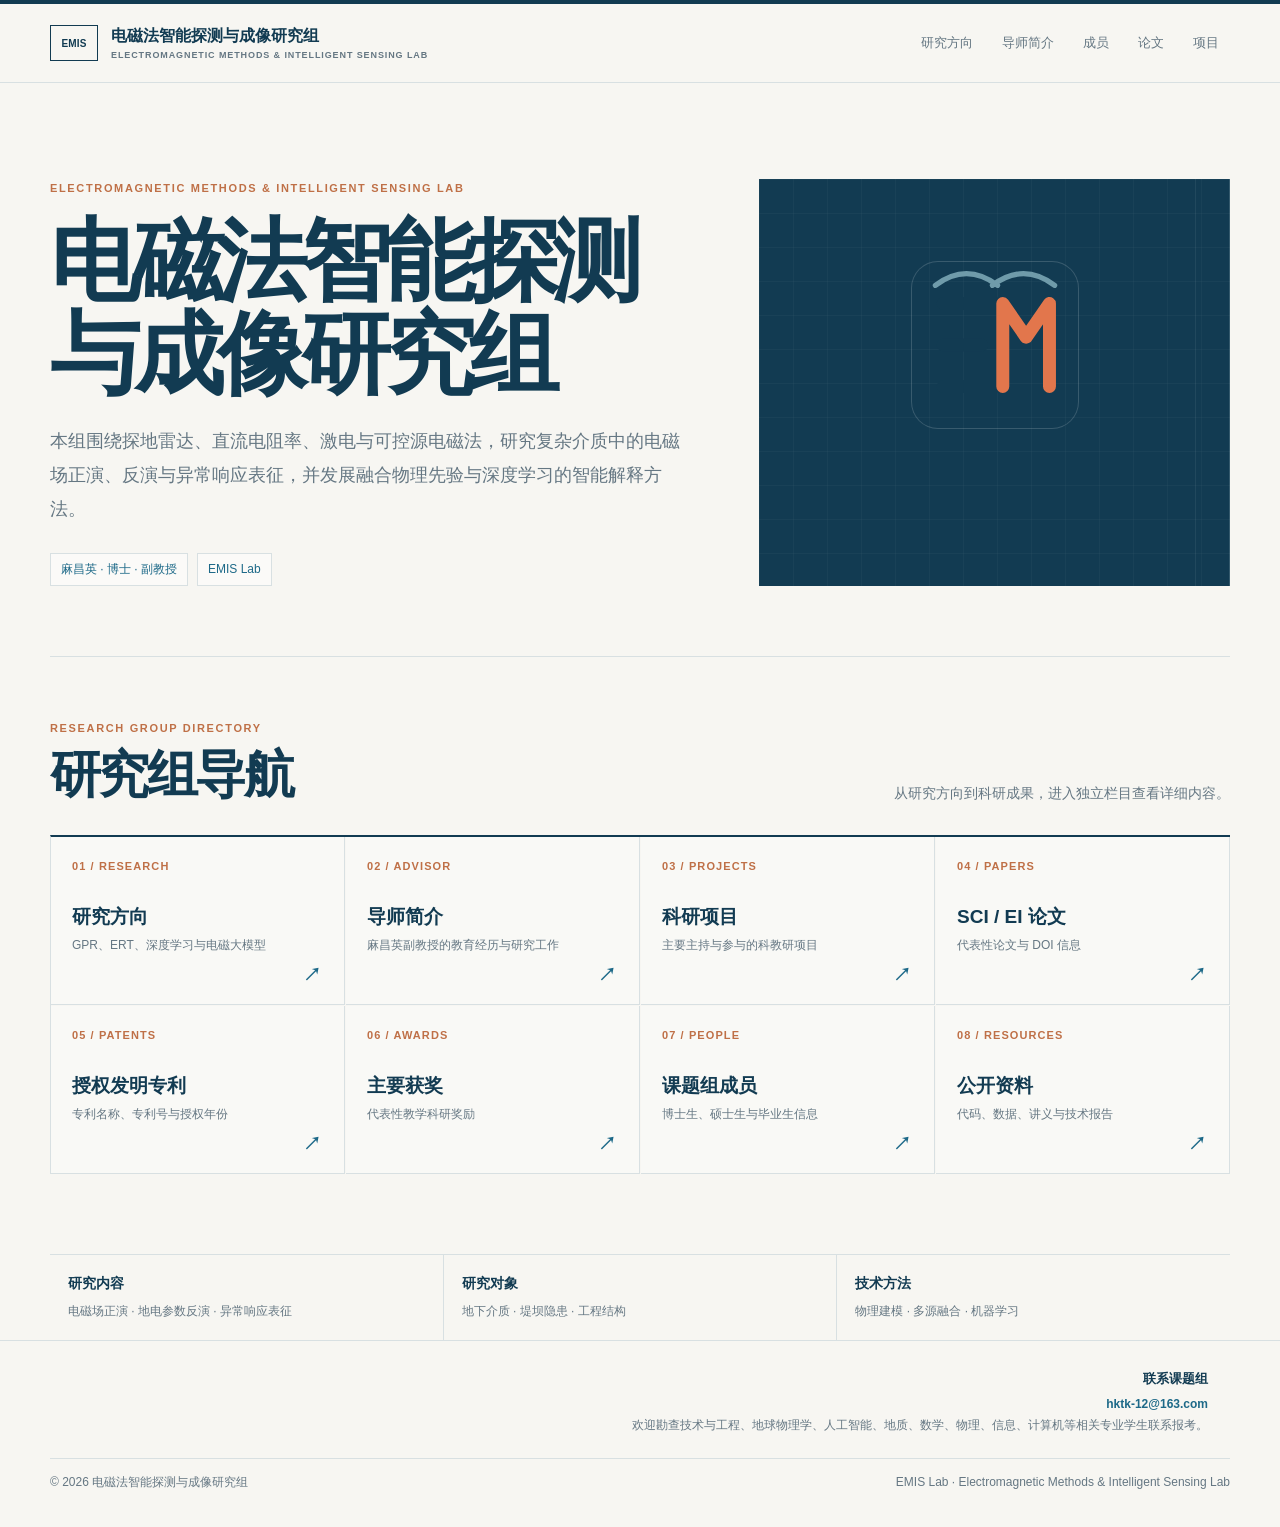
==== commit 1d0b9649: "Simplify homepage mark and remove right panel text" ====
--- a/index.html
+++ b/index.html
@@ -7,12 +7,12 @@
     <meta name="description" content="电磁法智能探测与成像研究组 EMIS Lab 主页。" />
     <title>电磁法智能探测与成像研究组 · EMIS Lab</title>
     <link rel="icon" type="image/svg+xml" href="favicon-emis.svg" />
-    <link rel="stylesheet" href="styles.css?v=2be9981" />
+    <link rel="stylesheet" href="styles.css?v=7446e0a" />
   </head>
   <body>
     <header class="site-header"><div class="wrap header-inner"><a class="brand" href="index.html"><span class="brand-mark">EMIS</span><span>电磁法智能探测与成像研究组<small>Electromagnetic Methods &amp; Intelligent Sensing Lab</small></span></a><nav class="top-nav"><a href="research.html">研究方向</a><a href="advisor.html">导师简介</a><a href="people.html">成员</a><a href="publications.html">论文</a><a href="projects.html">项目</a></nav></div></header>
     <main class="home wrap">
-      <section class="home-hero"><div class="home-intro"><div class="eyebrow">Electromagnetic Methods &amp; Intelligent Sensing Lab</div><h1>电磁法智能探测<br />与成像研究组</h1><p>本组围绕探地雷达、直流电阻率、激电与可控源电磁法，研究复杂介质中的电磁场正演、反演与异常响应表征，并发展融合物理先验与深度学习的智能解释方法。</p><div class="home-meta"><span>麻昌英 · 博士 · 副教授</span><span>EMIS Lab</span></div></div><div class="hero-visual"><div class="visual-label">Electromagnetic Methods &amp; Intelligent Sensing Lab</div><div class="hero-identity"><img class="hero-logo" src="favicon-emis.svg" alt="EMIS Lab 课题组图标" /></div></div></section>
+      <section class="home-hero"><div class="home-intro"><div class="eyebrow">Electromagnetic Methods &amp; Intelligent Sensing Lab</div><h1>电磁法智能探测<br />与成像研究组</h1><p>本组围绕探地雷达、直流电阻率、激电与可控源电磁法，研究复杂介质中的电磁场正演、反演与异常响应表征，并发展融合物理先验与深度学习的智能解释方法。</p><div class="home-meta"><span>麻昌英 · 博士 · 副教授</span><span>EMIS Lab</span></div></div><div class="hero-visual"><div class="hero-identity"><img class="hero-logo" src="emis-mark.svg" alt="EMIS Lab 课题组图标" /></div></div></section>
       <section class="directory"><div class="directory-heading"><div><div class="section-kicker">Research Group Directory</div><h2>研究组导航</h2></div><p>从研究方向到科研成果，进入独立栏目查看详细内容。</p></div><div class="directory-grid"><a class="directory-card" href="research.html"><span>01 / RESEARCH</span><strong>研究方向</strong><small>GPR、ERT、深度学习与电磁大模型</small><span class="card-arrow">↗</span></a><a class="directory-card" href="advisor.html"><span>02 / ADVISOR</span><strong>导师简介</strong><small>麻昌英副教授的教育经历与研究工作</small><span class="card-arrow">↗</span></a><a class="directory-card" href="projects.html"><span>03 / PROJECTS</span><strong>科研项目</strong><small>主要主持与参与的科教研项目</small><span class="card-arrow">↗</span></a><a class="directory-card" href="publications.html"><span>04 / PAPERS</span><strong>SCI / EI 论文</strong><small>代表性论文与 DOI 信息</small><span class="card-arrow">↗</span></a><a class="directory-card" href="patents.html"><span>05 / PATENTS</span><strong>授权发明专利</strong><small>专利名称、专利号与授权年份</small><span class="card-arrow">↗</span></a><a class="directory-card" href="awards.html"><span>06 / AWARDS</span><strong>主要获奖</strong><small>代表性教学科研奖励</small><span class="card-arrow">↗</span></a><a class="directory-card" href="people.html"><span>07 / PEOPLE</span><strong>课题组成员</strong><small>博士生、硕士生与毕业生信息</small><span class="card-arrow">↗</span></a><a class="directory-card" href="resources.html"><span>08 / RESOURCES</span><strong>公开资料</strong><small>代码、数据、讲义与技术报告</small><span class="card-arrow">↗</span></a></div></section>
       <section class="home-note"><div><strong>研究内容</strong><span>电磁场正演 · 地电参数反演 · 异常响应表征</span></div><div><strong>研究对象</strong><span>地下介质 · 堤坝隐患 · 工程结构</span></div><div><strong>技术方法</strong><span>物理建模 · 多源融合 · 机器学习</span></div></section>
     </main>
--- a/styles.css
+++ b/styles.css
@@ -8,7 +8,7 @@
 .site-header { position:sticky; top:0; z-index:10; border-top:4px solid var(--navy); border-bottom:1px solid var(--line); background:rgba(247,246,242,.94); backdrop-filter:blur(12px); }
 .header-inner { min-height:78px; display:flex; align-items:center; justify-content:space-between; gap:30px; }
 .brand { display:inline-flex; align-items:center; gap:13px; color:var(--navy); font-weight:800; line-height:1.3; }
-.brand-mark { width:36px; height:36px; display:grid; place-items:center; border:1px solid var(--navy); color:var(--navy); font-size:12px; letter-spacing:.03em; }
+.brand-mark { width:48px; height:36px; display:grid; place-items:center; border:1px solid var(--navy); color:var(--navy); font-size:10px; font-weight:800; letter-spacing:.02em; }
 .brand small { display:block; margin-top:4px; color:var(--muted); font-size:9px; font-weight:700; letter-spacing:.1em; line-height:1; text-transform:uppercase; }
 .top-nav { display:flex; flex-wrap:wrap; justify-content:flex-end; gap:7px; color:var(--muted); font-size:13px; }
 .top-nav a { padding:7px 10px; border:1px solid transparent; }
@@ -25,15 +25,10 @@
 .hero-visual { position:relative; min-height:315px; overflow:hidden; padding:26px; color:#fff; background:#123b52; }
 .hero-visual::before { position:absolute; inset:0; content:""; opacity:.14; background:linear-gradient(rgba(255,255,255,.22) 1px,transparent 1px),linear-gradient(90deg,rgba(255,255,255,.22) 1px,transparent 1px); background-size:34px 34px; }
 .hero-visual::after { position:absolute; top:0; right:0; bottom:0; width:1px; content:""; background:rgba(213,229,230,.18); box-shadow:-34px 0 0 rgba(213,229,230,.08); }
-.visual-label,.hero-identity,.hero-title,.hero-divider,.hero-meta { position:relative; z-index:1; }
-.visual-label { color:#d5e5e6; font-size:11px; font-weight:800; letter-spacing:.14em; text-transform:uppercase; }
-.hero-identity { display:flex; align-items:center; gap:18px; margin-top:51px; }
-.hero-logo { width:82px; height:82px; flex:none; border-radius:16px; box-shadow:0 0 0 1px rgba(255,255,255,.16); }
-.hero-wordmark strong { display:inline-block; color:#fff; font-size:40px; font-weight:800; letter-spacing:.12em; line-height:1; }
-.hero-wordmark span { display:block; margin-top:5px; color:#e3a06d; font-size:15px; font-weight:800; letter-spacing:.18em; text-transform:uppercase; }
-.hero-title { margin-top:28px; color:#d9e7e8; font-size:18px; font-weight:600; letter-spacing:.02em; line-height:1.55; }
-.hero-divider { margin-top:22px; width:100%; border-top:1px solid rgba(213,229,230,.25); }
-.hero-meta { display:flex; flex-wrap:wrap; gap:18px; margin-top:12px; color:#9fc5cf; font-size:11px; letter-spacing:.12em; }
+.visual-label,.hero-identity { position:relative; z-index:1; }
+.visual-label { max-width:270px; color:#d5e5e6; font-size:10px; font-weight:800; letter-spacing:.1em; line-height:1.55; text-transform:uppercase; }
+.hero-identity { display:flex; align-items:center; justify-content:center; margin-top:57px; }
+.hero-logo { width:166px; height:166px; flex:none; border-radius:26px; box-shadow:0 0 0 1px rgba(255,255,255,.16); }
 .directory { padding:62px 0 80px; }
 .directory-heading { display:flex; align-items:end; justify-content:space-between; gap:25px; }
 .directory h2 { margin:8px 0 0; color:var(--navy); font-size:clamp(2rem,4vw,3.2rem); letter-spacing:-.05em; line-height:1.15; }
@@ -124,7 +119,7 @@
   .header-inner { min-height:68px; align-items:flex-start; padding:14px 0; }
   .top-nav { gap:2px; }
   .top-nav a { padding:5px 7px; }
-  .brand small { font-size:8px; }
+  .brand small { max-width:210px; font-size:8px; line-height:1.25; }
   .home { padding-top:35px; }
   .home-hero { padding-top:20px; }
   .home-intro h1 { font-size:clamp(2.8rem,14vw,4.7rem); }
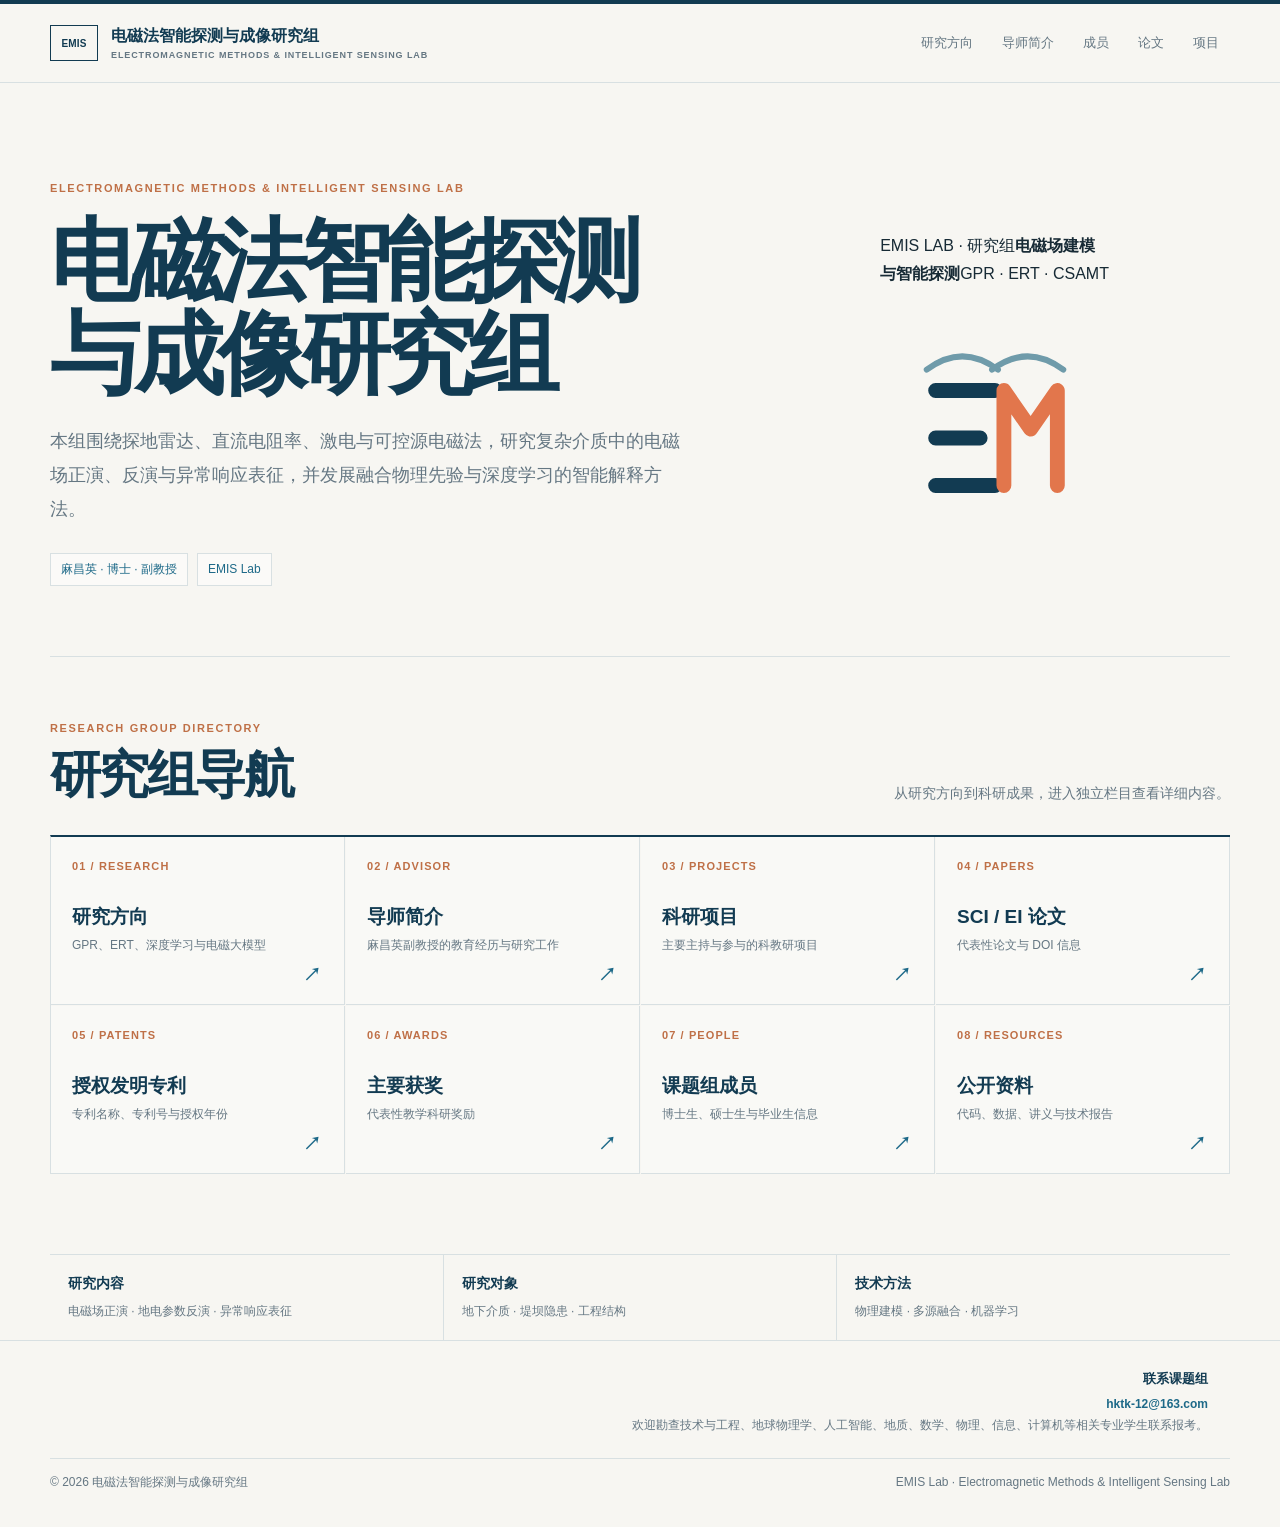
==== commit 19533878: "Refine homepage hero layout" ====
--- a/index.html
+++ b/index.html
@@ -6,13 +6,13 @@
     <meta name="viewport" content="width=device-width, initial-scale=1" />
     <meta name="description" content="电磁法智能探测与成像研究组 EMIS Lab 主页。" />
     <title>电磁法智能探测与成像研究组 · EMIS Lab</title>
-    <link rel="icon" type="image/svg+xml" href="favicon-emis.svg" />
-    <link rel="stylesheet" href="styles.css?v=7446e0a" />
+    <link rel="icon" type="image/svg+xml" href="favicon.svg" />
+    <link rel="stylesheet" href="styles.css?v=ea8b062" />
   </head>
   <body>
     <header class="site-header"><div class="wrap header-inner"><a class="brand" href="index.html"><span class="brand-mark">EMIS</span><span>电磁法智能探测与成像研究组<small>Electromagnetic Methods &amp; Intelligent Sensing Lab</small></span></a><nav class="top-nav"><a href="research.html">研究方向</a><a href="advisor.html">导师简介</a><a href="people.html">成员</a><a href="publications.html">论文</a><a href="projects.html">项目</a></nav></div></header>
     <main class="home wrap">
-      <section class="home-hero"><div class="home-intro"><div class="eyebrow">Electromagnetic Methods &amp; Intelligent Sensing Lab</div><h1>电磁法智能探测<br />与成像研究组</h1><p>本组围绕探地雷达、直流电阻率、激电与可控源电磁法，研究复杂介质中的电磁场正演、反演与异常响应表征，并发展融合物理先验与深度学习的智能解释方法。</p><div class="home-meta"><span>麻昌英 · 博士 · 副教授</span><span>EMIS Lab</span></div></div><div class="hero-visual"><div class="hero-identity"><img class="hero-logo" src="emis-mark.svg" alt="EMIS Lab 课题组图标" /></div></div></section>
+      <section class="home-hero"><div class="home-intro"><div class="eyebrow">Electromagnetic Methods &amp; Intelligent Sensing Lab</div><h1>电磁法智能探测<br />与成像研究组</h1><p>本组围绕探地雷达、直流电阻率、激电与可控源电磁法，研究复杂介质中的电磁场正演、反演与异常响应表征，并发展融合物理先验与深度学习的智能解释方法。</p><div class="home-meta"><span>麻昌英 · 博士 · 副教授</span><span>EMIS Lab</span></div></div><div class="hero-visual"><div class="hero-visual-copy"><span class="visual-index">EMIS LAB · 研究组</span><strong>电磁场建模<br />与智能探测</strong><span class="visual-note">GPR · ERT · CSAMT</span></div><div class="hero-identity"><img class="hero-logo" src="emis-mark.svg" alt="EMIS Lab 课题组图标" /></div></div></section>
       <section class="directory"><div class="directory-heading"><div><div class="section-kicker">Research Group Directory</div><h2>研究组导航</h2></div><p>从研究方向到科研成果，进入独立栏目查看详细内容。</p></div><div class="directory-grid"><a class="directory-card" href="research.html"><span>01 / RESEARCH</span><strong>研究方向</strong><small>GPR、ERT、深度学习与电磁大模型</small><span class="card-arrow">↗</span></a><a class="directory-card" href="advisor.html"><span>02 / ADVISOR</span><strong>导师简介</strong><small>麻昌英副教授的教育经历与研究工作</small><span class="card-arrow">↗</span></a><a class="directory-card" href="projects.html"><span>03 / PROJECTS</span><strong>科研项目</strong><small>主要主持与参与的科教研项目</small><span class="card-arrow">↗</span></a><a class="directory-card" href="publications.html"><span>04 / PAPERS</span><strong>SCI / EI 论文</strong><small>代表性论文与 DOI 信息</small><span class="card-arrow">↗</span></a><a class="directory-card" href="patents.html"><span>05 / PATENTS</span><strong>授权发明专利</strong><small>专利名称、专利号与授权年份</small><span class="card-arrow">↗</span></a><a class="directory-card" href="awards.html"><span>06 / AWARDS</span><strong>主要获奖</strong><small>代表性教学科研奖励</small><span class="card-arrow">↗</span></a><a class="directory-card" href="people.html"><span>07 / PEOPLE</span><strong>课题组成员</strong><small>博士生、硕士生与毕业生信息</small><span class="card-arrow">↗</span></a><a class="directory-card" href="resources.html"><span>08 / RESOURCES</span><strong>公开资料</strong><small>代码、数据、讲义与技术报告</small><span class="card-arrow">↗</span></a></div></section>
       <section class="home-note"><div><strong>研究内容</strong><span>电磁场正演 · 地电参数反演 · 异常响应表征</span></div><div><strong>研究对象</strong><span>地下介质 · 堤坝隐患 · 工程结构</span></div><div><strong>技术方法</strong><span>物理建模 · 多源融合 · 机器学习</span></div></section>
     </main>
--- a/styles.css
+++ b/styles.css
@@ -22,13 +22,9 @@
 .home-intro > p { max-width:680px; color:var(--muted); font-size:18px; line-height:1.9; }
 .home-meta { display:flex; flex-wrap:wrap; gap:9px; margin-top:27px; color:var(--blue); font-size:12px; }
 .home-meta span { padding:5px 10px; border:1px solid var(--line); background:rgba(255,255,255,.45); }
-.hero-visual { position:relative; min-height:315px; overflow:hidden; padding:26px; color:#fff; background:#123b52; }
-.hero-visual::before { position:absolute; inset:0; content:""; opacity:.14; background:linear-gradient(rgba(255,255,255,.22) 1px,transparent 1px),linear-gradient(90deg,rgba(255,255,255,.22) 1px,transparent 1px); background-size:34px 34px; }
-.hero-visual::after { position:absolute; top:0; right:0; bottom:0; width:1px; content:""; background:rgba(213,229,230,.18); box-shadow:-34px 0 0 rgba(213,229,230,.08); }
-.visual-label,.hero-identity { position:relative; z-index:1; }
-.visual-label { max-width:270px; color:#d5e5e6; font-size:10px; font-weight:800; letter-spacing:.1em; line-height:1.55; text-transform:uppercase; }
-.hero-identity { display:flex; align-items:center; justify-content:center; margin-top:57px; }
-.hero-logo { width:166px; height:166px; flex:none; border-radius:26px; box-shadow:0 0 0 1px rgba(255,255,255,.16); }
+.hero-visual { position:relative; min-height:315px; display:grid; place-items:center; overflow:hidden; padding:26px; background:transparent; }
+.hero-identity { display:flex; align-items:center; justify-content:center; }
+.hero-logo { width:190px; height:190px; flex:none; }
 .directory { padding:62px 0 80px; }
 .directory-heading { display:flex; align-items:end; justify-content:space-between; gap:25px; }
 .directory h2 { margin:8px 0 0; color:var(--navy); font-size:clamp(2rem,4vw,3.2rem); letter-spacing:-.05em; line-height:1.15; }
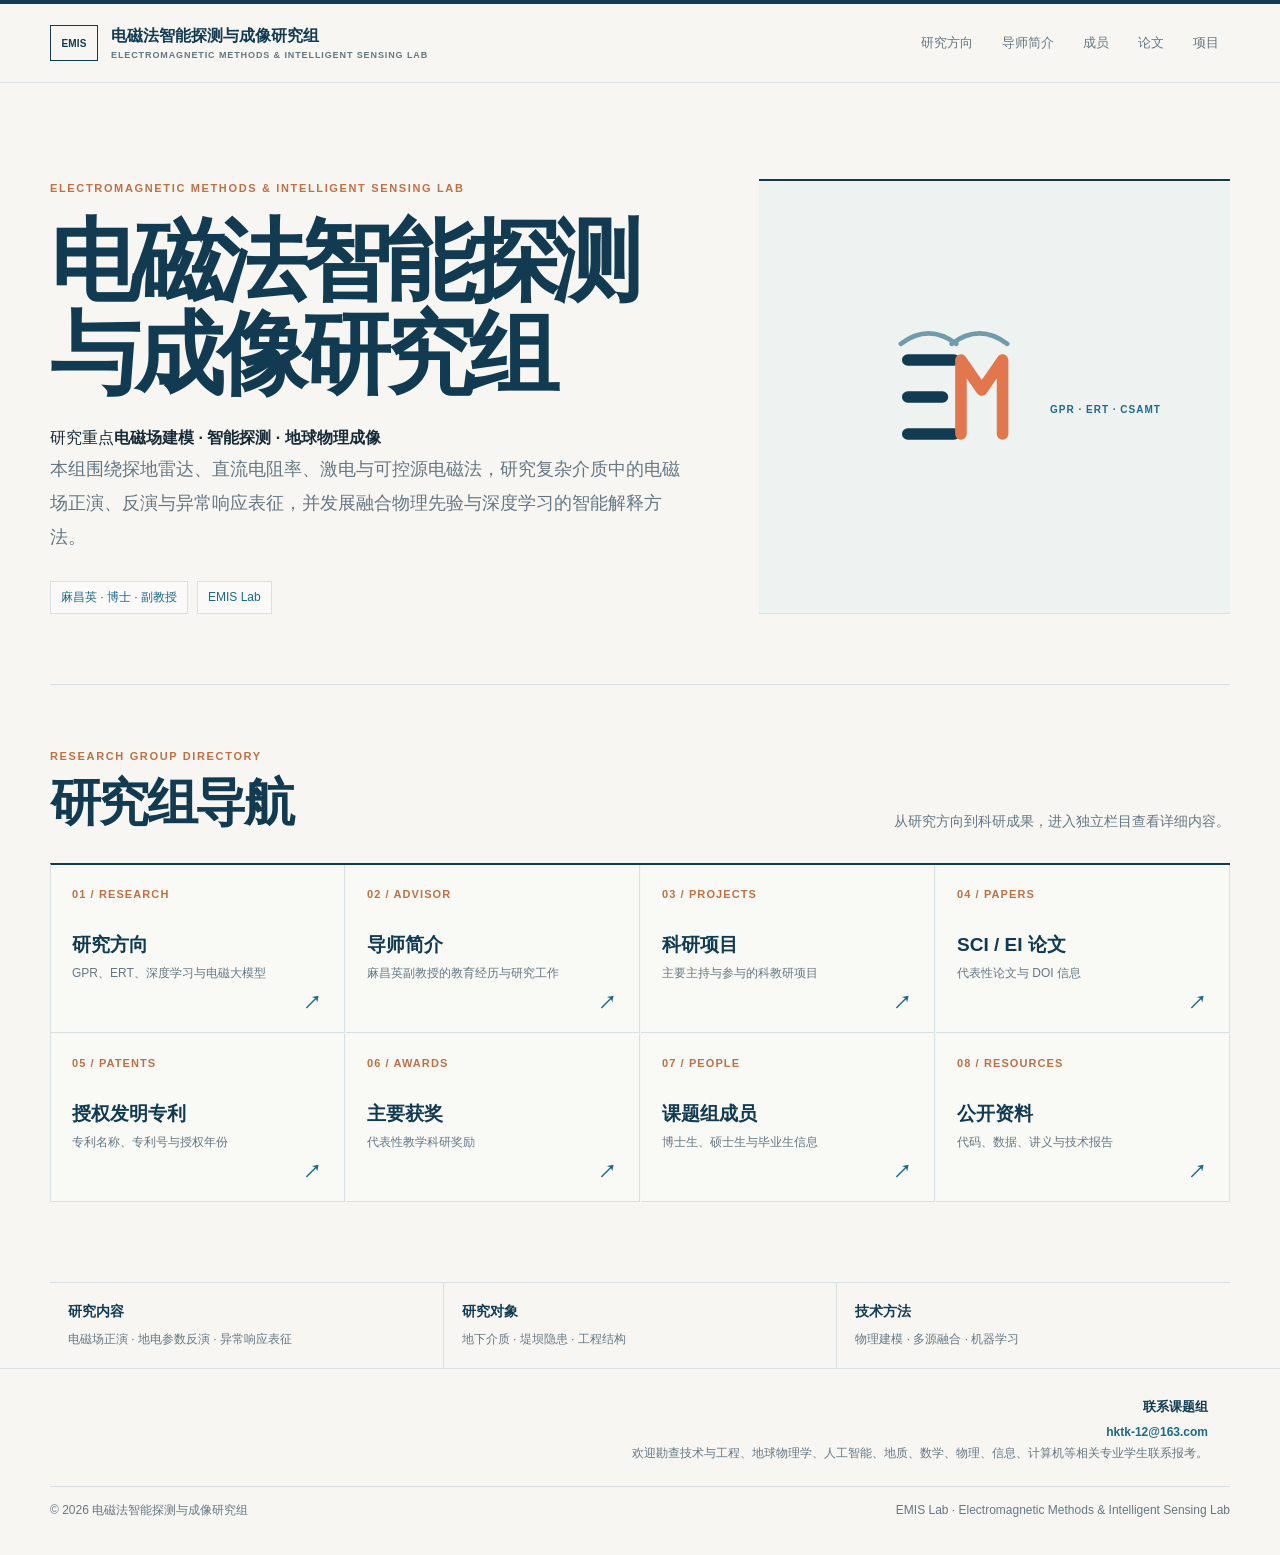
==== commit fc5899b0: "Integrate homepage hero information" ====
--- a/index.html
+++ b/index.html
@@ -7,12 +7,12 @@
     <meta name="description" content="电磁法智能探测与成像研究组 EMIS Lab 主页。" />
     <title>电磁法智能探测与成像研究组 · EMIS Lab</title>
     <link rel="icon" type="image/svg+xml" href="favicon.svg" />
-    <link rel="stylesheet" href="styles.css?v=ea8b062" />
+    <link rel="stylesheet" href="styles.css?v=3829ab9" />
   </head>
   <body>
     <header class="site-header"><div class="wrap header-inner"><a class="brand" href="index.html"><span class="brand-mark">EMIS</span><span>电磁法智能探测与成像研究组<small>Electromagnetic Methods &amp; Intelligent Sensing Lab</small></span></a><nav class="top-nav"><a href="research.html">研究方向</a><a href="advisor.html">导师简介</a><a href="people.html">成员</a><a href="publications.html">论文</a><a href="projects.html">项目</a></nav></div></header>
     <main class="home wrap">
-      <section class="home-hero"><div class="home-intro"><div class="eyebrow">Electromagnetic Methods &amp; Intelligent Sensing Lab</div><h1>电磁法智能探测<br />与成像研究组</h1><p>本组围绕探地雷达、直流电阻率、激电与可控源电磁法，研究复杂介质中的电磁场正演、反演与异常响应表征，并发展融合物理先验与深度学习的智能解释方法。</p><div class="home-meta"><span>麻昌英 · 博士 · 副教授</span><span>EMIS Lab</span></div></div><div class="hero-visual"><div class="hero-visual-copy"><span class="visual-index">EMIS LAB · 研究组</span><strong>电磁场建模<br />与智能探测</strong><span class="visual-note">GPR · ERT · CSAMT</span></div><div class="hero-identity"><img class="hero-logo" src="emis-mark.svg" alt="EMIS Lab 课题组图标" /></div></div></section>
+      <section class="home-hero"><div class="home-intro"><div class="eyebrow">Electromagnetic Methods &amp; Intelligent Sensing Lab</div><h1>电磁法智能探测<br />与成像研究组</h1><div class="hero-focus"><span>研究重点</span><strong>电磁场建模 · 智能探测 · 地球物理成像</strong></div><p>本组围绕探地雷达、直流电阻率、激电与可控源电磁法，研究复杂介质中的电磁场正演、反演与异常响应表征，并发展融合物理先验与深度学习的智能解释方法。</p><div class="home-meta"><span>麻昌英 · 博士 · 副教授</span><span>EMIS Lab</span></div></div><div class="hero-visual"><div class="hero-identity"><img class="hero-logo" src="emis-mark.svg" alt="EMIS Lab 课题组图标" /></div><span class="visual-note">GPR · ERT · CSAMT</span></div></section>
       <section class="directory"><div class="directory-heading"><div><div class="section-kicker">Research Group Directory</div><h2>研究组导航</h2></div><p>从研究方向到科研成果，进入独立栏目查看详细内容。</p></div><div class="directory-grid"><a class="directory-card" href="research.html"><span>01 / RESEARCH</span><strong>研究方向</strong><small>GPR、ERT、深度学习与电磁大模型</small><span class="card-arrow">↗</span></a><a class="directory-card" href="advisor.html"><span>02 / ADVISOR</span><strong>导师简介</strong><small>麻昌英副教授的教育经历与研究工作</small><span class="card-arrow">↗</span></a><a class="directory-card" href="projects.html"><span>03 / PROJECTS</span><strong>科研项目</strong><small>主要主持与参与的科教研项目</small><span class="card-arrow">↗</span></a><a class="directory-card" href="publications.html"><span>04 / PAPERS</span><strong>SCI / EI 论文</strong><small>代表性论文与 DOI 信息</small><span class="card-arrow">↗</span></a><a class="directory-card" href="patents.html"><span>05 / PATENTS</span><strong>授权发明专利</strong><small>专利名称、专利号与授权年份</small><span class="card-arrow">↗</span></a><a class="directory-card" href="awards.html"><span>06 / AWARDS</span><strong>主要获奖</strong><small>代表性教学科研奖励</small><span class="card-arrow">↗</span></a><a class="directory-card" href="people.html"><span>07 / PEOPLE</span><strong>课题组成员</strong><small>博士生、硕士生与毕业生信息</small><span class="card-arrow">↗</span></a><a class="directory-card" href="resources.html"><span>08 / RESOURCES</span><strong>公开资料</strong><small>代码、数据、讲义与技术报告</small><span class="card-arrow">↗</span></a></div></section>
       <section class="home-note"><div><strong>研究内容</strong><span>电磁场正演 · 地电参数反演 · 异常响应表征</span></div><div><strong>研究对象</strong><span>地下介质 · 堤坝隐患 · 工程结构</span></div><div><strong>技术方法</strong><span>物理建模 · 多源融合 · 机器学习</span></div></section>
     </main>
--- a/styles.css
+++ b/styles.css
@@ -22,9 +22,13 @@
 .home-intro > p { max-width:680px; color:var(--muted); font-size:18px; line-height:1.9; }
 .home-meta { display:flex; flex-wrap:wrap; gap:9px; margin-top:27px; color:var(--blue); font-size:12px; }
 .home-meta span { padding:5px 10px; border:1px solid var(--line); background:rgba(255,255,255,.45); }
-.hero-visual { position:relative; min-height:315px; display:grid; place-items:center; overflow:hidden; padding:26px; background:transparent; }
-.hero-identity { display:flex; align-items:center; justify-content:center; }
-.hero-logo { width:190px; height:190px; flex:none; }
+.hero-visual { position:relative; min-height:315px; display:grid; grid-template-columns:minmax(0,1fr) 150px; align-items:center; gap:22px; overflow:hidden; padding:30px; border-top:2px solid var(--navy); border-bottom:1px solid var(--line); background:rgba(233,240,241,.62); }
+.hero-visual-copy { display:flex; flex-direction:column; align-items:flex-start; justify-content:center; min-width:0; }
+.visual-index { color:var(--rust); font-size:10px; font-weight:800; letter-spacing:.11em; line-height:1.4; }
+.hero-visual-copy strong { margin-top:34px; color:var(--navy); font-family:"Noto Serif SC","Songti SC","STSong",serif; font-size:25px; font-weight:600; letter-spacing:-.045em; line-height:1.25; }
+.visual-note { margin-top:26px; color:var(--blue); font-size:10px; font-weight:800; letter-spacing:.1em; }
+.hero-identity { display:flex; align-items:center; justify-content:flex-end; }
+.hero-logo { width:148px; height:148px; flex:none; }
 .directory { padding:62px 0 80px; }
 .directory-heading { display:flex; align-items:end; justify-content:space-between; gap:25px; }
 .directory h2 { margin:8px 0 0; color:var(--navy); font-size:clamp(2rem,4vw,3.2rem); letter-spacing:-.05em; line-height:1.15; }
@@ -120,6 +124,10 @@
   .home-hero { padding-top:20px; }
   .home-intro h1 { font-size:clamp(2.8rem,14vw,4.7rem); }
   .home-intro > p { font-size:16px; }
+  .hero-visual { grid-template-columns:minmax(0,1fr) 118px; gap:12px; padding:22px; }
+  .hero-visual-copy strong { margin-top:22px; font-size:22px; }
+  .visual-note { margin-top:20px; font-size:9px; letter-spacing:.06em; }
+  .hero-logo { width:118px; height:118px; }
   .directory-heading { display:block; }
   .directory-heading p { margin-top:11px; text-align:left; }
   .directory-grid,.research-grid,.projects-list,.resource-grid { grid-template-columns:1fr; }
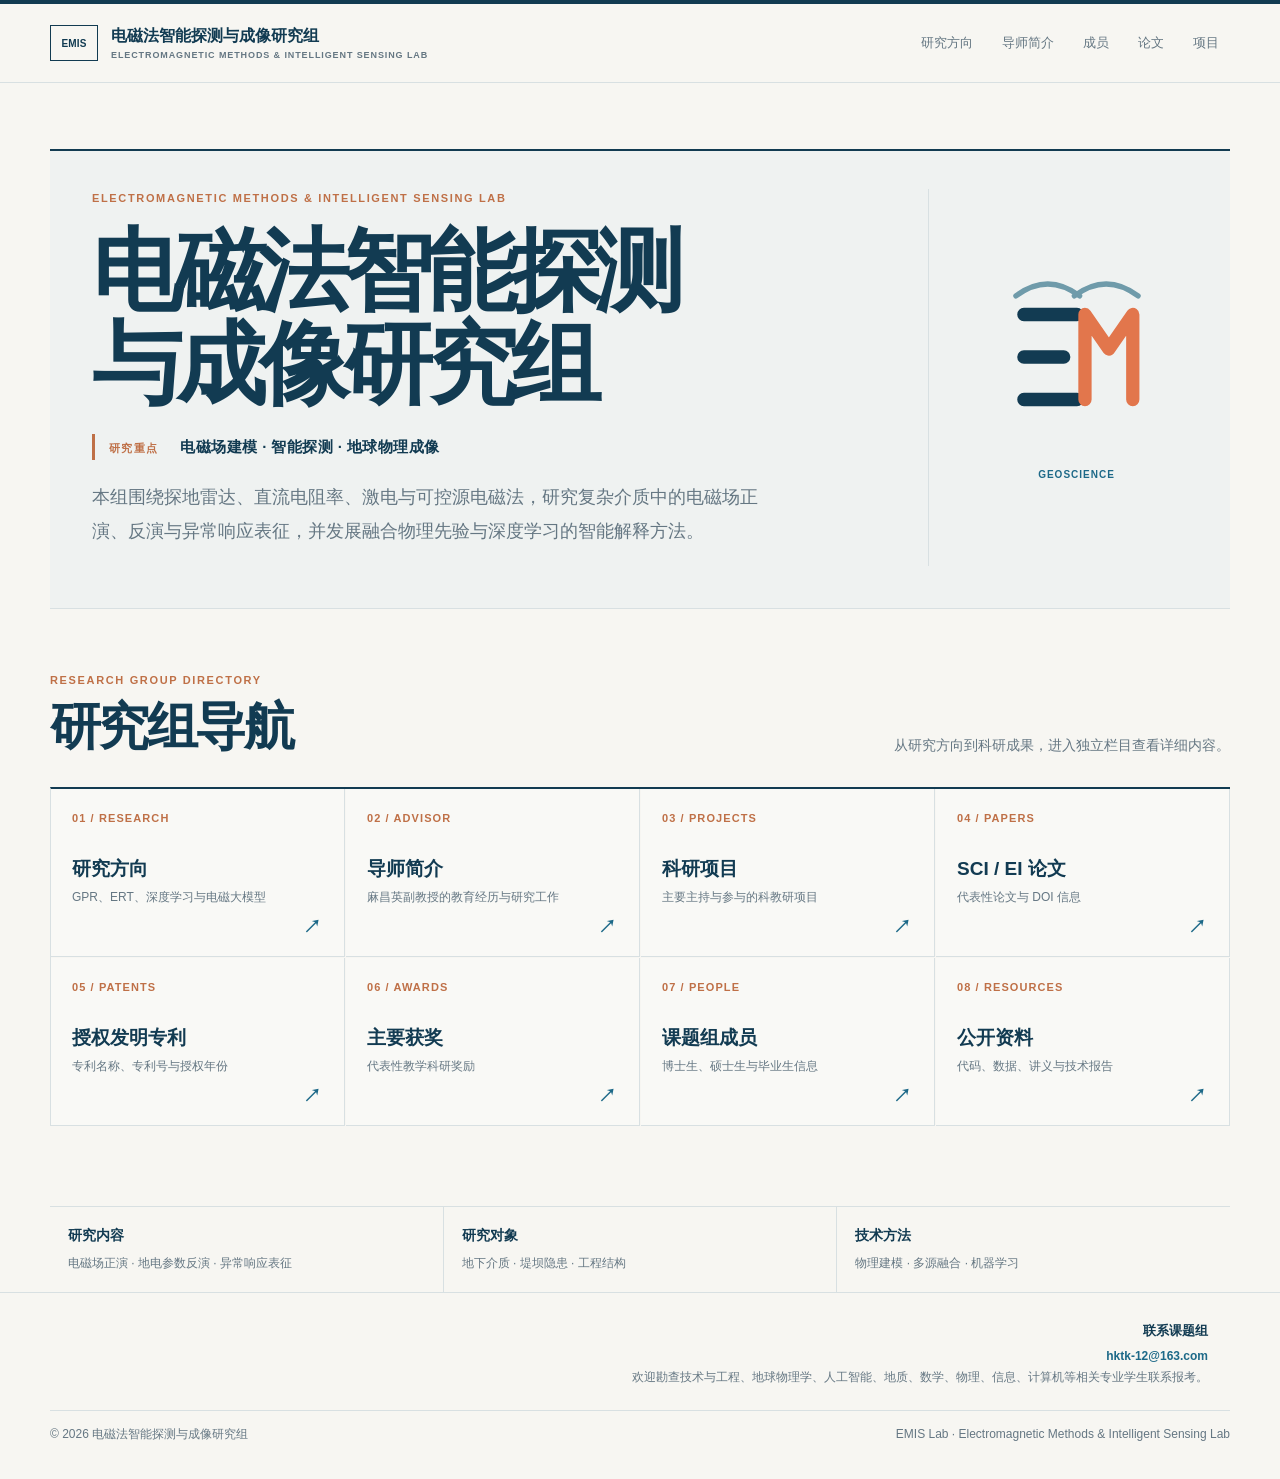
==== commit 865bde57: "Simplify homepage hero labels" ====
--- a/index.html
+++ b/index.html
@@ -7,12 +7,12 @@
     <meta name="description" content="电磁法智能探测与成像研究组 EMIS Lab 主页。" />
     <title>电磁法智能探测与成像研究组 · EMIS Lab</title>
     <link rel="icon" type="image/svg+xml" href="favicon.svg" />
-    <link rel="stylesheet" href="styles.css?v=3829ab9" />
+    <link rel="stylesheet" href="styles.css?v=c3181d4" />
   </head>
   <body>
     <header class="site-header"><div class="wrap header-inner"><a class="brand" href="index.html"><span class="brand-mark">EMIS</span><span>电磁法智能探测与成像研究组<small>Electromagnetic Methods &amp; Intelligent Sensing Lab</small></span></a><nav class="top-nav"><a href="research.html">研究方向</a><a href="advisor.html">导师简介</a><a href="people.html">成员</a><a href="publications.html">论文</a><a href="projects.html">项目</a></nav></div></header>
     <main class="home wrap">
-      <section class="home-hero"><div class="home-intro"><div class="eyebrow">Electromagnetic Methods &amp; Intelligent Sensing Lab</div><h1>电磁法智能探测<br />与成像研究组</h1><div class="hero-focus"><span>研究重点</span><strong>电磁场建模 · 智能探测 · 地球物理成像</strong></div><p>本组围绕探地雷达、直流电阻率、激电与可控源电磁法，研究复杂介质中的电磁场正演、反演与异常响应表征，并发展融合物理先验与深度学习的智能解释方法。</p><div class="home-meta"><span>麻昌英 · 博士 · 副教授</span><span>EMIS Lab</span></div></div><div class="hero-visual"><div class="hero-identity"><img class="hero-logo" src="emis-mark.svg" alt="EMIS Lab 课题组图标" /></div><span class="visual-note">GPR · ERT · CSAMT</span></div></section>
+      <section class="home-hero"><div class="home-intro"><div class="eyebrow">Electromagnetic Methods &amp; Intelligent Sensing Lab</div><h1>电磁法智能探测<br />与成像研究组</h1><div class="hero-focus"><span>研究重点</span><strong>电磁场建模 · 智能探测 · 地球物理成像</strong></div><p>本组围绕探地雷达、直流电阻率、激电与可控源电磁法，研究复杂介质中的电磁场正演、反演与异常响应表征，并发展融合物理先验与深度学习的智能解释方法。</p></div><div class="hero-visual"><div class="hero-identity"><img class="hero-logo" src="emis-mark.svg" alt="EMIS Lab 课题组图标" /></div><span class="visual-note">GEOSCIENCE</span></div></section>
       <section class="directory"><div class="directory-heading"><div><div class="section-kicker">Research Group Directory</div><h2>研究组导航</h2></div><p>从研究方向到科研成果，进入独立栏目查看详细内容。</p></div><div class="directory-grid"><a class="directory-card" href="research.html"><span>01 / RESEARCH</span><strong>研究方向</strong><small>GPR、ERT、深度学习与电磁大模型</small><span class="card-arrow">↗</span></a><a class="directory-card" href="advisor.html"><span>02 / ADVISOR</span><strong>导师简介</strong><small>麻昌英副教授的教育经历与研究工作</small><span class="card-arrow">↗</span></a><a class="directory-card" href="projects.html"><span>03 / PROJECTS</span><strong>科研项目</strong><small>主要主持与参与的科教研项目</small><span class="card-arrow">↗</span></a><a class="directory-card" href="publications.html"><span>04 / PAPERS</span><strong>SCI / EI 论文</strong><small>代表性论文与 DOI 信息</small><span class="card-arrow">↗</span></a><a class="directory-card" href="patents.html"><span>05 / PATENTS</span><strong>授权发明专利</strong><small>专利名称、专利号与授权年份</small><span class="card-arrow">↗</span></a><a class="directory-card" href="awards.html"><span>06 / AWARDS</span><strong>主要获奖</strong><small>代表性教学科研奖励</small><span class="card-arrow">↗</span></a><a class="directory-card" href="people.html"><span>07 / PEOPLE</span><strong>课题组成员</strong><small>博士生、硕士生与毕业生信息</small><span class="card-arrow">↗</span></a><a class="directory-card" href="resources.html"><span>08 / RESOURCES</span><strong>公开资料</strong><small>代码、数据、讲义与技术报告</small><span class="card-arrow">↗</span></a></div></section>
       <section class="home-note"><div><strong>研究内容</strong><span>电磁场正演 · 地电参数反演 · 异常响应表征</span></div><div><strong>研究对象</strong><span>地下介质 · 堤坝隐患 · 工程结构</span></div><div><strong>技术方法</strong><span>物理建模 · 多源融合 · 机器学习</span></div></section>
     </main>
--- a/styles.css
+++ b/styles.css
@@ -15,20 +15,20 @@
 .top-nav a:hover { border-color:var(--line); color:var(--navy); background:#fff; }
 .top-nav a[href="/contact.html"] { display:none; }
 .home { padding-top:66px; }
-.home-hero { display:grid; grid-template-columns:minmax(0,1.15fr) minmax(330px,.85fr); gap:72px; align-items:stretch; padding:30px 0 70px; border-bottom:1px solid var(--line); }
+.home-hero { display:grid; grid-template-columns:minmax(0,1fr) 260px; gap:44px; align-items:stretch; padding:38px 42px 42px; border-top:2px solid var(--navy); border-bottom:1px solid var(--line); background:rgba(233,240,241,.52); }
 .eyebrow,.section-kicker,.page-label { color:var(--rust); font-size:11px; font-weight:800; letter-spacing:.15em; text-transform:uppercase; }
 h1,h2,h3,p { margin-top:0; }
 .home-intro h1 { max-width:780px; margin:17px 0 22px; color:var(--navy); font-family:"Noto Serif SC","Songti SC","STSong",serif; font-size:clamp(3rem,7vw,6.4rem); font-weight:600; letter-spacing:-.07em; line-height:1.04; }
+.hero-focus { display:flex; flex-wrap:wrap; align-items:baseline; gap:14px 22px; margin:0 0 20px; padding-left:14px; border-left:3px solid var(--rust); }
+.hero-focus span { color:var(--rust); font-size:11px; font-weight:800; letter-spacing:.12em; }
+.hero-focus strong { color:var(--navy); font-size:15px; font-weight:700; letter-spacing:.03em; }
 .home-intro > p { max-width:680px; color:var(--muted); font-size:18px; line-height:1.9; }
 .home-meta { display:flex; flex-wrap:wrap; gap:9px; margin-top:27px; color:var(--blue); font-size:12px; }
 .home-meta span { padding:5px 10px; border:1px solid var(--line); background:rgba(255,255,255,.45); }
-.hero-visual { position:relative; min-height:315px; display:grid; grid-template-columns:minmax(0,1fr) 150px; align-items:center; gap:22px; overflow:hidden; padding:30px; border-top:2px solid var(--navy); border-bottom:1px solid var(--line); background:rgba(233,240,241,.62); }
-.hero-visual-copy { display:flex; flex-direction:column; align-items:flex-start; justify-content:center; min-width:0; }
-.visual-index { color:var(--rust); font-size:10px; font-weight:800; letter-spacing:.11em; line-height:1.4; }
-.hero-visual-copy strong { margin-top:34px; color:var(--navy); font-family:"Noto Serif SC","Songti SC","STSong",serif; font-size:25px; font-weight:600; letter-spacing:-.045em; line-height:1.25; }
-.visual-note { margin-top:26px; color:var(--blue); font-size:10px; font-weight:800; letter-spacing:.1em; }
-.hero-identity { display:flex; align-items:center; justify-content:flex-end; }
-.hero-logo { width:148px; height:148px; flex:none; }
+.hero-visual { position:relative; min-height:315px; display:flex; flex-direction:column; align-items:center; justify-content:center; gap:24px; padding-left:36px; border-left:1px solid var(--line); }
+.hero-identity { display:flex; align-items:center; justify-content:center; }
+.hero-logo { width:170px; height:170px; flex:none; }
+.visual-note { color:var(--blue); font-size:10px; font-weight:800; letter-spacing:.1em; }
 .directory { padding:62px 0 80px; }
 .directory-heading { display:flex; align-items:end; justify-content:space-between; gap:25px; }
 .directory h2 { margin:8px 0 0; color:var(--navy); font-size:clamp(2rem,4vw,3.2rem); letter-spacing:-.05em; line-height:1.15; }
@@ -108,8 +108,8 @@
 .footer-meta { grid-column:1 / -1; display:flex; justify-content:space-between; gap:20px; padding-top:13px; border-top:1px solid var(--line); }
 @media (max-width:900px) {
   .wrap { width:min(calc(100% - 40px),var(--max)); }
-  .home-hero { grid-template-columns:1fr; gap:38px; }
-  .hero-visual { max-width:none; min-height:260px; }
+  .home-hero { grid-template-columns:1fr; gap:30px; padding:32px 34px 36px; }
+  .hero-visual { min-height:190px; padding:28px 0 0; border-top:1px solid var(--line); border-left:0; }
   .directory-grid { grid-template-columns:repeat(2,1fr); }
   .page-head { display:block; }
   .page-intro { margin-top:14px; }
@@ -124,10 +124,11 @@
   .home-hero { padding-top:20px; }
   .home-intro h1 { font-size:clamp(2.8rem,14vw,4.7rem); }
   .home-intro > p { font-size:16px; }
-  .hero-visual { grid-template-columns:minmax(0,1fr) 118px; gap:12px; padding:22px; }
-  .hero-visual-copy strong { margin-top:22px; font-size:22px; }
-  .visual-note { margin-top:20px; font-size:9px; letter-spacing:.06em; }
-  .hero-logo { width:118px; height:118px; }
+  .home-hero { padding:26px 20px 30px; }
+  .hero-focus { display:block; }
+  .hero-focus strong { display:block; margin-top:5px; font-size:14px; line-height:1.6; }
+  .hero-visual { min-height:155px; padding-top:22px; }
+  .hero-logo { width:126px; height:126px; }
   .directory-heading { display:block; }
   .directory-heading p { margin-top:11px; text-align:left; }
   .directory-grid,.research-grid,.projects-list,.resource-grid { grid-template-columns:1fr; }
